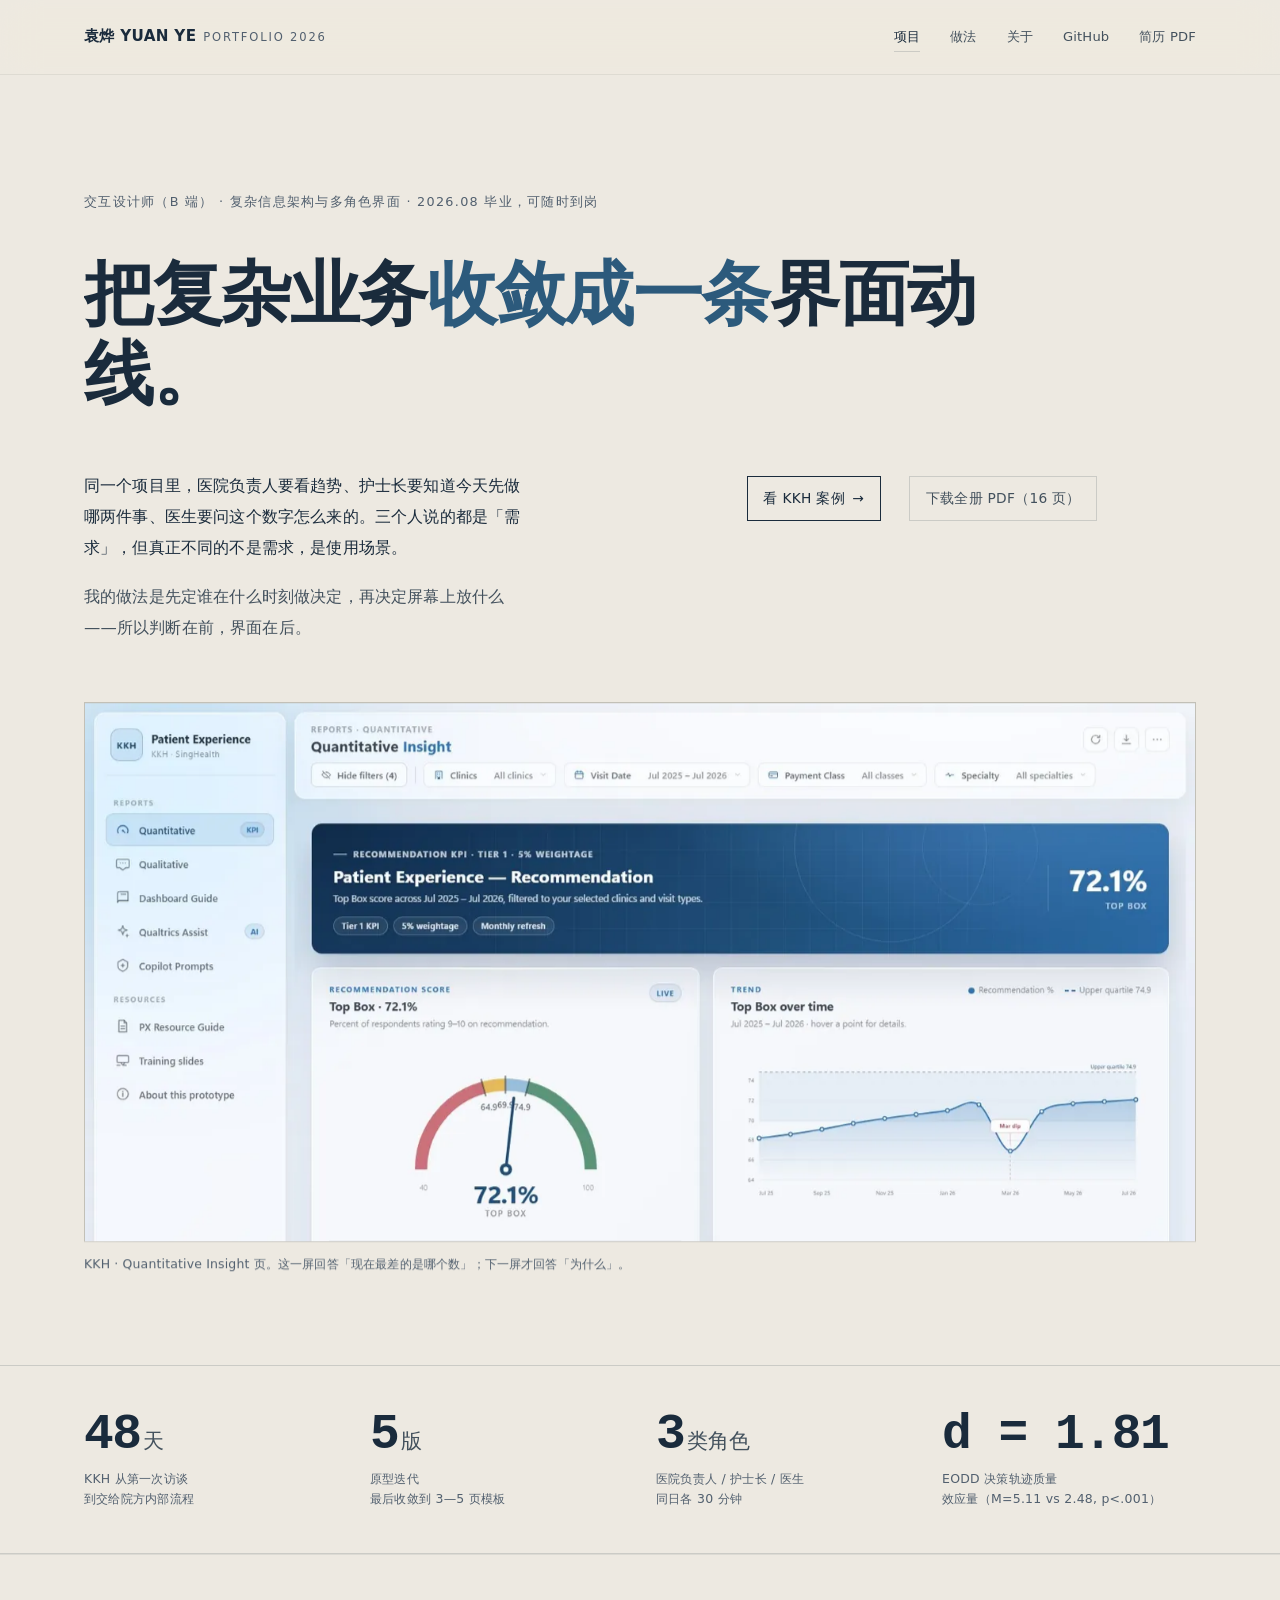
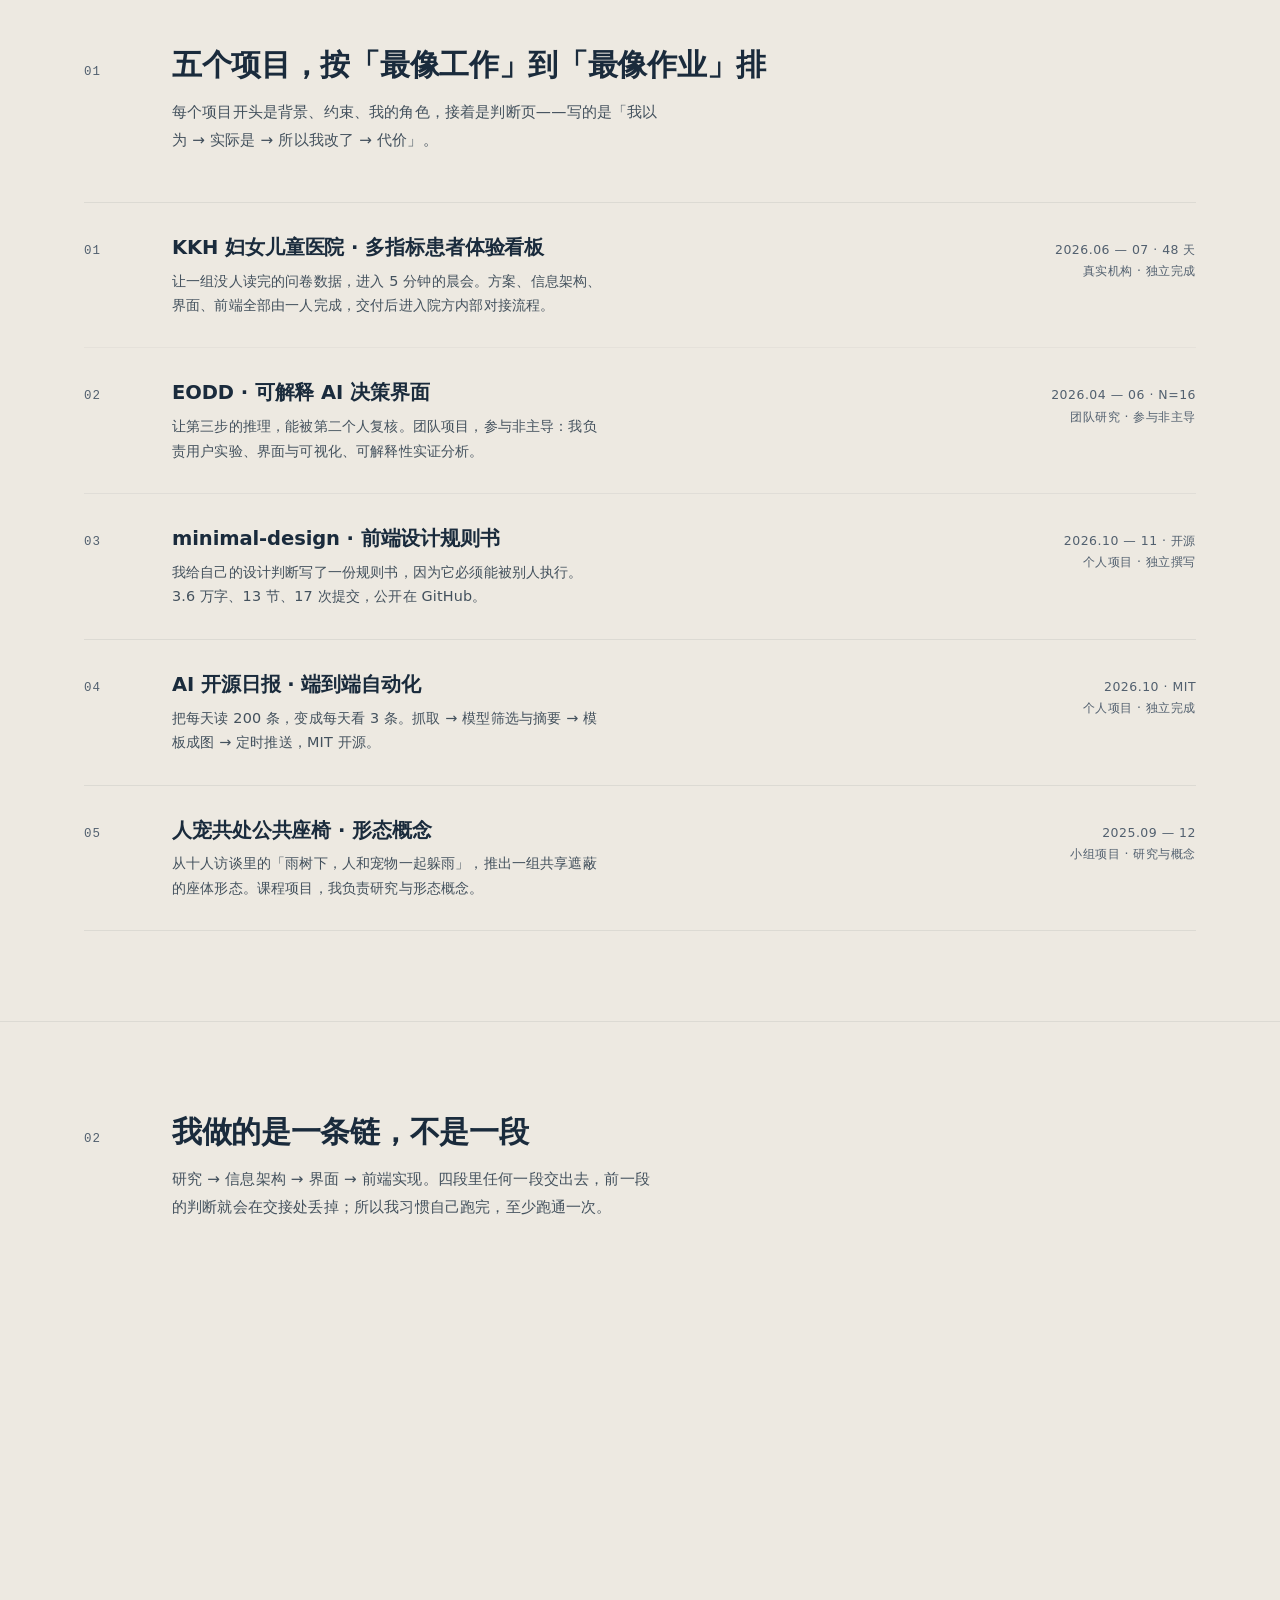
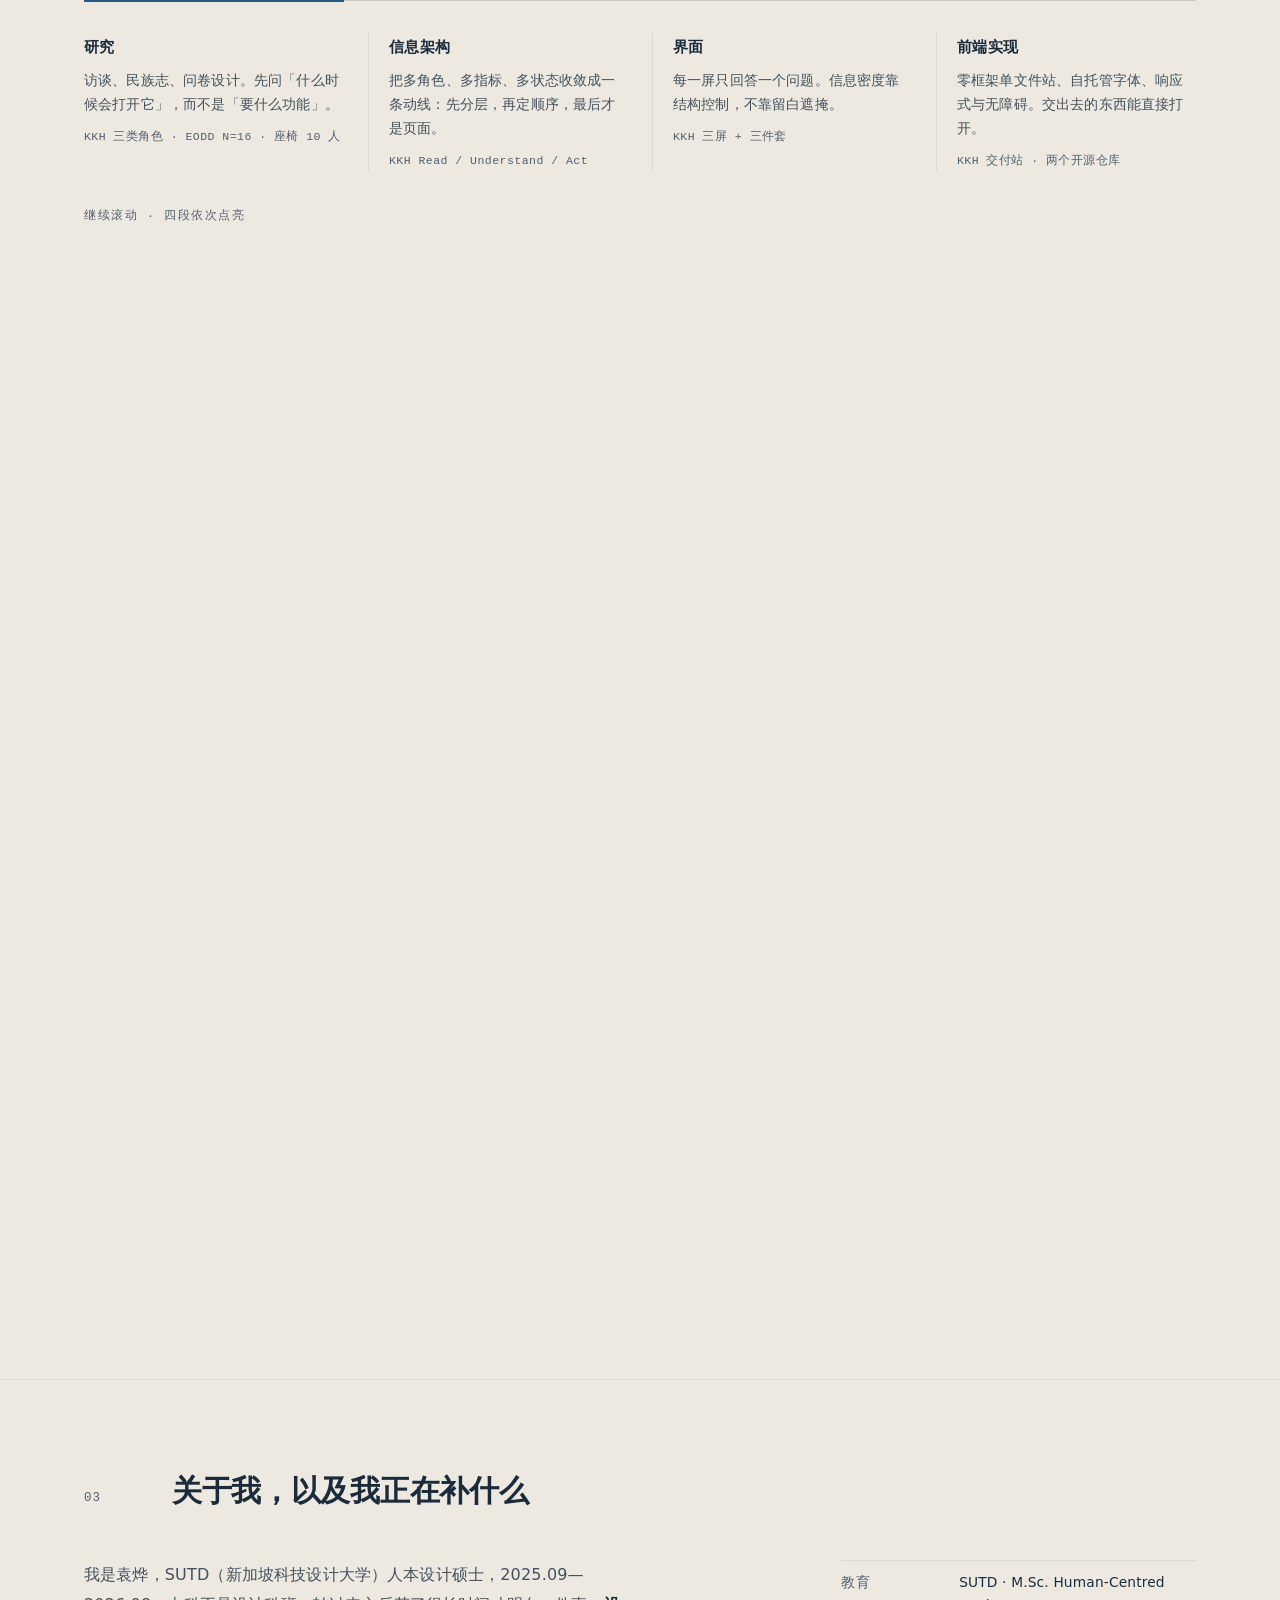
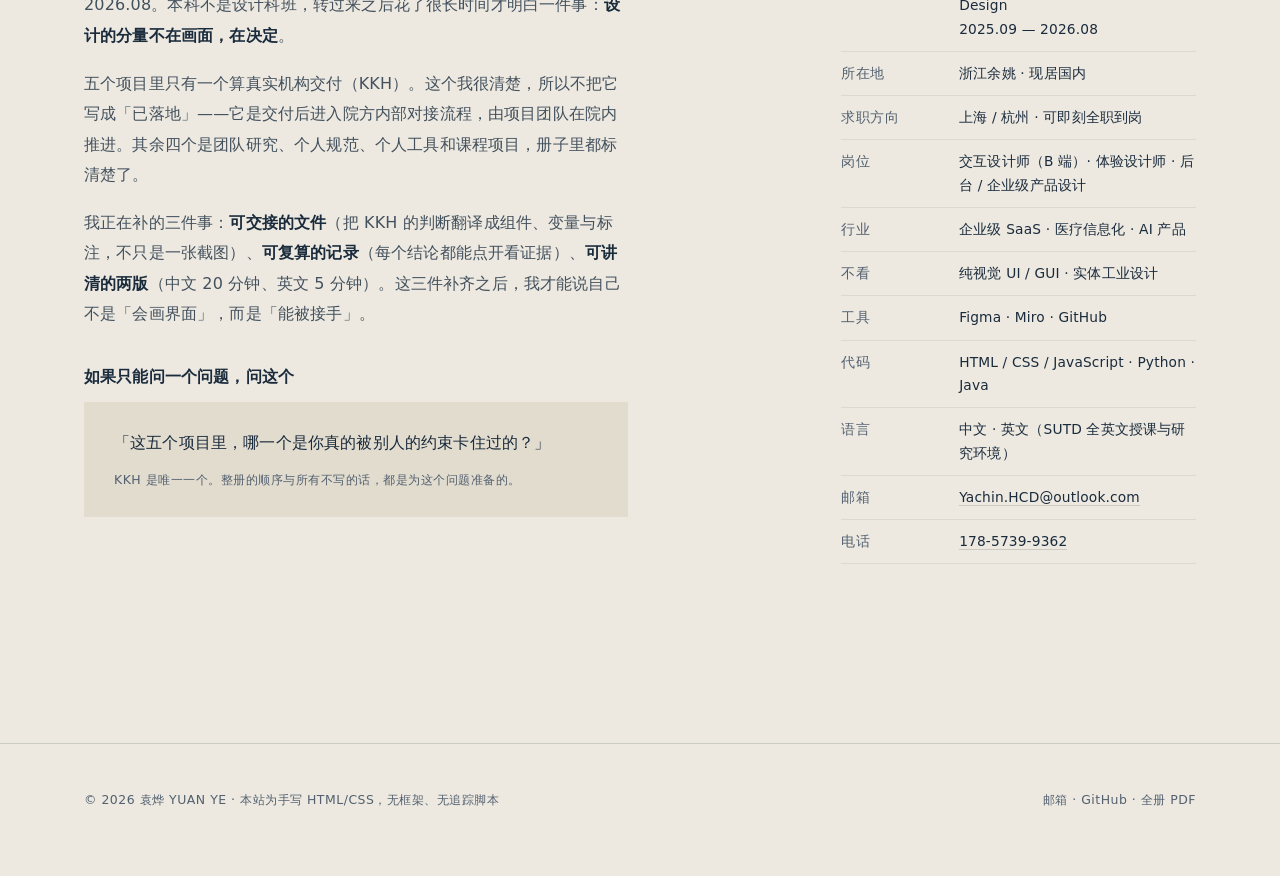
==== index.html @ 4b4e1b3f "底色改为暖纸 #EDE9E1，文字四档重算对比度，图框加浅投影" ====
<!DOCTYPE html>
<html lang="zh-CN">
<head>
<meta charset="UTF-8">
<meta name="viewport" content="width=device-width, initial-scale=1">
<title>袁烨 · 交互设计师（B 端）· 作品集 2026</title>
<meta name="description" content="袁烨，SUTD 人本设计硕士。交互设计师（B 端）：复杂信息架构与多角色界面，从研究到前端实现独立跑通。">
<meta name="author" content="袁烨 YUAN YE">
<meta name="theme-color" content="#EDE9E1">
<meta property="og:type" content="website">
<meta property="og:title" content="袁烨 · 交互设计师（B 端）· 作品集 2026">
<meta property="og:description" content="把复杂业务收敛成一条界面动线。KKH 妇女儿童医院多指标看板、EODD 可解释 AI 决策界面、minimal-design 设计规则书。">
<meta property="og:image" content="https://ymataz.github.io/portfolio-2026/assets/img/px-dashboard.webp">
<meta property="og:url" content="https://ymataz.github.io/portfolio-2026/">
<meta property="og:site_name" content="袁烨 · 作品集 2026">
<meta name="twitter:card" content="summary_large_image">
<link rel="canonical" href="https://ymataz.github.io/portfolio-2026/">
<link rel="icon" href="data:image/svg+xml,%3Csvg xmlns=%27http://www.w3.org/2000/svg%27 viewBox=%270 0 32 32%27%3E%3Crect width=%2732%27 height=%2732%27 fill=%27%23fff%27/%3E%3Cpath d=%27M7 8h3.2l5.8 9.2L21.8 8H25l-7.2 11.3V24h-3.4v-4.7z%27 fill=%27%231A2B3C%27/%3E%3Crect x=%2723%27 y=%2722%27 width=%272%27 height=%272%27 fill=%27%232C5A7C%27/%3E%3C/svg%3E">
<link rel="stylesheet" href="assets/css/style.css">
<link rel="stylesheet" href="assets/css/motion.css">
</head>
<body>

<div class="readbar" aria-hidden="true"></div>

<header class="site-head">
  <div class="wrap">
    <a class="mark" href="index.html">袁烨 YUAN YE<span>Portfolio 2026</span></a>
    <nav class="site-nav" aria-label="主导航">
      <a href="index.html#work" aria-current="page">项目</a>
      <a href="index.html#how">做法</a>
      <a href="index.html#about">关于</a>
      <a href="https://github.com/YMaTaZ" target="_blank" rel="noopener">GitHub</a>
      <a href="assets/yuan-ye-resume-zh.pdf" target="_blank" rel="noopener">简历 PDF</a>
    </nav>
  </div>
</header>

<main>

  <!-- ============ HERO ============ -->
  <section class="hero">
    <div class="wrap">
      <p class="hero-meta">交互设计师（B 端） · 复杂信息架构与多角色界面 · 2026.08 毕业，可随时到岗</p>
      <h1 class="display">把复杂业务<em>收敛成一条</em>界面动线。</h1>

      <div class="hero-body">
        <div class="hero-copy">
          <p>同一个项目里，医院负责人要看趋势、护士长要知道今天先做哪两件事、医生要问这个数字怎么来的。三个人说的都是「需求」，但真正不同的不是需求，是使用场景。</p>
          <p>我的做法是先定谁在什么时刻做决定，再决定屏幕上放什么——所以判断在前，界面在后。</p>
        </div>
        <div class="hero-actions">
          <a class="btn" href="work/kkh.html">看 KKH 案例 <span class="ar">→</span></a>
          <a class="btn ghost" href="assets/portfolio-2026.pdf" target="_blank" rel="noopener">下载全册 PDF（16 页）</a>
        </div>
      </div>
    </div>

    <!-- 首屏大图：进入视口时从 0.94 抬到 1，同时以 0.06 的视差上移 -->
    <div class="wrap">
      <figure class="hero-fig" data-parallax="0.05">
        <div class="hero-fig-frame" data-reveal="scale">
          <img src="assets/img/px-dashboard.webp" width="1400" height="1458"
               alt="KKH 患者体验看板：定量指标页，含推荐度仪表盘、十二周趋势与指标阈值图例。"
               fetchpriority="high" decoding="async">
        </div>
        <figcaption>KKH · Quantitative Insight 页。这一屏回答「现在最差的是哪个数」；下一屏才回答「为什么」。</figcaption>
      </figure>
    </div>
  </section>

  <!-- ============ 规格条 ============ -->
  <section class="specs" aria-label="关键数字">
    <div class="wrap">
      <div class="specs-inner">
        <div class="stat" data-reveal="up">
          <span class="n"><span data-count="48">48</span><span class="u">天</span></span>
          <span class="l">KKH 从第一次访谈<br>到交给院方内部流程</span>
        </div>
        <div class="stat" data-reveal="up">
          <span class="n"><span data-count="5">5</span><span class="u">版</span></span>
          <span class="l">原型迭代<br>最后收敛到 3—5 页模板</span>
        </div>
        <div class="stat" data-reveal="up">
          <span class="n"><span data-count="3">3</span><span class="u">类角色</span></span>
          <span class="l">医院负责人 / 护士长 / 医生<br>同日各 30 分钟</span>
        </div>
        <div class="stat" data-reveal="up">
          <span class="n">d = <span data-count="1.81" data-dec="2">1.81</span></span>
          <span class="l">EODD 决策轨迹质量<br>效应量（M=5.11 vs 2.48, p&lt;.001）</span>
        </div>
      </div>
    </div>
  </section>

  <!-- ============ 项目 ============ -->
  <section class="sec" id="work">
    <div class="wrap">
      <div class="sec-head" data-reveal="up">
        <div class="sec-num">01</div>
        <div>
          <h2>五个项目，按「最像工作」到「最像作业」排</h2>
          <p class="sec-sub">每个项目开头是背景、约束、我的角色，接着是判断页——写的是「我以为 → 实际是 → 所以我改了 → 代价」。</p>
        </div>
      </div>

      <ul class="work-list">
        <li data-reveal="up">
          <a href="work/kkh.html">
            <span class="w-num">01</span>
            <span>
              <span class="w-name">KKH 妇女儿童医院 · 多指标患者体验看板</span>
              <span class="w-line">让一组没人读完的问卷数据，进入 5 分钟的晨会。方案、信息架构、界面、前端全部由一人完成，交付后进入院方内部对接流程。</span>
            </span>
            <span class="w-meta">2026.06 — 07 · 48 天<br>真实机构 · 独立完成</span>
          </a>
        </li>
        <li data-reveal="up">
          <a href="work/eodd.html">
            <span class="w-num">02</span>
            <span>
              <span class="w-name">EODD · 可解释 AI 决策界面</span>
              <span class="w-line">让第三步的推理，能被第二个人复核。团队项目，参与非主导：我负责用户实验、界面与可视化、可解释性实证分析。</span>
            </span>
            <span class="w-meta">2026.04 — 06 · N=16<br>团队研究 · 参与非主导</span>
          </a>
        </li>
        <li data-reveal="up">
          <a href="work/minimal-design.html">
            <span class="w-num">03</span>
            <span>
              <span class="w-name">minimal-design · 前端设计规则书</span>
              <span class="w-line">我给自己的设计判断写了一份规则书，因为它必须能被别人执行。3.6 万字、13 节、17 次提交，公开在 GitHub。</span>
            </span>
            <span class="w-meta">2026.10 — 11 · 开源<br>个人项目 · 独立撰写</span>
          </a>
        </li>
        <li data-reveal="up">
          <a href="work/digest.html">
            <span class="w-num">04</span>
            <span>
              <span class="w-name">AI 开源日报 · 端到端自动化</span>
              <span class="w-line">把每天读 200 条，变成每天看 3 条。抓取 → 模型筛选与摘要 → 模板成图 → 定时推送，MIT 开源。</span>
            </span>
            <span class="w-meta">2026.10 · MIT<br>个人项目 · 独立完成</span>
          </a>
        </li>
        <li data-reveal="up">
          <a href="work/chair.html">
            <span class="w-num">05</span>
            <span>
              <span class="w-name">人宠共处公共座椅 · 形态概念</span>
              <span class="w-line">从十人访谈里的「雨树下，人和宠物一起躲雨」，推出一组共享遮蔽的座体形态。课程项目，我负责研究与形态概念。</span>
            </span>
            <span class="w-meta">2025.09 — 12<br>小组项目 · 研究与概念</span>
          </a>
        </li>
      </ul>
    </div>
  </section>

  <!-- ============ 做法（钉住一屏，滚动点亮四段） ============ -->
  <section class="sec" id="how" style="padding-bottom:0;">
    <div class="wrap">
      <div class="sec-head" data-reveal="up">
        <div class="sec-num">02</div>
        <div>
          <h2>我做的是<strong>一条链</strong>，不是一段</h2>
          <p class="sec-sub">研究 → 信息架构 → 界面 → 前端实现。四段里任何一段交出去，前一段的判断就会在交接处丢掉；所以我习惯自己跑完，至少跑通一次。</p>
        </div>
      </div>
    </div>
  </section>

  <div class="pin">
    <div class="pin-stage">
      <div class="wrap">
        <div class="chain">
          <div>
            <h3>研究</h3>
            <p>访谈、民族志、问卷设计。先问「什么时候会打开它」，而不是「要什么功能」。</p>
            <span class="ev">KKH 三类角色 · EODD N=16 · 座椅 10 人</span>
          </div>
          <div>
            <h3>信息架构</h3>
            <p>把多角色、多指标、多状态收敛成一条动线：先分层，再定顺序，最后才是页面。</p>
            <span class="ev">KKH Read / Understand / Act</span>
          </div>
          <div>
            <h3>界面</h3>
            <p>每一屏只回答一个问题。信息密度靠结构控制，不靠留白遮掩。</p>
            <span class="ev">KKH 三屏 + 三件套</span>
          </div>
          <div>
            <h3>前端实现</h3>
            <p>零框架单文件站、自托管字体、响应式与无障碍。交出去的东西能直接打开。</p>
            <span class="ev">KKH 交付站 · 两个开源仓库</span>
          </div>
        </div>
        <p class="pin-hint">继续滚动 · 四段依次点亮</p>
      </div>
    </div>
  </div>

  <!-- ============ 关于 ============ -->
  <section class="sec" id="about">
    <div class="wrap">
      <div class="sec-head" data-reveal="up">
        <div class="sec-num">03</div>
        <div>
          <h2>关于我，以及我正在补什么</h2>
        </div>
      </div>

      <div class="about">
        <div class="about-main">
          <div class="prose" data-reveal="up">
            <p>我是袁烨，SUTD（新加坡科技设计大学）人本设计硕士，2025.09—2026.08。本科不是设计科班，转过来之后花了很长时间才明白一件事：<strong>设计的分量不在画面，在决定</strong>。</p>
            <p>五个项目里只有一个算真实机构交付（KKH）。这个我很清楚，所以不把它写成「已落地」——它是交付后进入院方内部对接流程，由项目团队在院内推进。其余四个是团队研究、个人规范、个人工具和课程项目，册子里都标清楚了。</p>
            <p>我正在补的三件事：<strong>可交接的文件</strong>（把 KKH 的判断翻译成组件、变量与标注，不只是一张截图）、<strong>可复算的记录</strong>（每个结论都能点开看证据）、<strong>可讲清的两版</strong>（中文 20 分钟、英文 5 分钟）。这三件补齐之后，我才能说自己不是「会画界面」，而是「能被接手」。</p>
          </div>

          <h3 style="font-size:1rem;font-weight:600;margin:2em 0 .7em;">如果只能问一个问题，问这个</h3>
          <div class="quote" style="margin-top:0;" data-reveal="up">
            「这五个项目里，哪一个是你真的被别人的约束卡住过的？」
            <cite>KKH 是唯一一个。整册的顺序与所有不写的话，都是为这个问题准备的。</cite>
          </div>
        </div>

        <aside class="about-side" data-reveal="up">
          <div class="kv">
            <div class="row"><div class="k">教育</div><div class="v">SUTD · M.Sc. Human-Centred Design<br>2025.09 — 2026.08</div></div>
            <div class="row"><div class="k">所在地</div><div class="v">浙江余姚 · 现居国内</div></div>
            <div class="row"><div class="k">求职方向</div><div class="v">上海 / 杭州 · 可即刻全职到岗</div></div>
            <div class="row"><div class="k">岗位</div><div class="v">交互设计师（B 端）· 体验设计师 · 后台 / 企业级产品设计</div></div>
            <div class="row"><div class="k">行业</div><div class="v">企业级 SaaS · 医疗信息化 · AI 产品</div></div>
            <div class="row"><div class="k">不看</div><div class="v">纯视觉 UI / GUI · 实体工业设计</div></div>
            <div class="row"><div class="k">工具</div><div class="v">Figma · Miro · GitHub</div></div>
            <div class="row"><div class="k">代码</div><div class="v">HTML / CSS / JavaScript · Python · Java</div></div>
            <div class="row"><div class="k">语言</div><div class="v">中文 · 英文（SUTD 全英文授课与研究环境）</div></div>
            <div class="row"><div class="k">邮箱</div><div class="v"><a href="mailto:Yachin.HCD@outlook.com">Yachin.HCD@outlook.com</a></div></div>
            <div class="row"><div class="k">电话</div><div class="v"><a href="tel:+8617857399362">178-5739-9362</a></div></div>
          </div>
        </aside>
      </div>
    </div>
  </section>

</main>

<footer class="site-foot">
  <div class="wrap">
    <span>© 2026 袁烨 YUAN YE · 本站为手写 HTML/CSS，无框架、无追踪脚本</span>
    <span>
      <a href="mailto:Yachin.HCD@outlook.com">邮箱</a> ·
      <a href="https://github.com/YMaTaZ" target="_blank" rel="noopener">GitHub</a> ·
      <a href="assets/portfolio-2026.pdf" target="_blank" rel="noopener">全册 PDF</a>
    </span>
  </div>
</footer>

<script src="assets/js/motion.js" defer></script>
</body>
</html>
---- assets/css/style.css ----
/* ==============================================================
   袁烨 · 作品集 2026
   本站按 frontend-assets/skill/RULES.md（minimal-design v0.3.0）自建：
     · 每屏 ≤5 色、主色唯一、accent 面积 ≤8%
     · 正文对比 ≥4.5:1（实测：ink 11.9:1，soft 6.7:1，faint 5.3:1，accent 6.1:1）
     · 中文行宽 32–36em、拉丁 65–75ch
     · 标题上方不加 eyebrow（标签走左轨或行内）
     · 等分只用一种：12 栏
     · 每页仅一个焦点动效（首页 = 主张句淡入；案例页 = 无）
   字重：400 / 600。偏离规则书的 400/500 是有原因的——
     Windows 的微软雅黑没有 500 字面，500 会回落到 Regular，
     标题与正文将失去层级；600 在两端都能落到真实 Bold。
   ============================================================== */

:root{
  /* 底色：暖纸，不是白屏。
     用户反馈「太白太亮」，整站从 #FFFFFF 压到浅砂。
     文字同时加深，保住对比度（见下方实测）。 */
  --paper:#EDE9E1;
  --tint:#E2DCCF;
  --ink:#1A2B3C;
  --soft:#43515D;
  --faint:#52606F;
  --accent:#2C5A7C;
  --line:rgba(26,43,60,.16);
  --line2:rgba(26,43,60,.08);

  --col:12;
  --gap:24px;
  --page:1240px;
  --gutter:clamp(20px,5vw,64px);

  --font:"PingFang SC","Hiragino Sans GB","Microsoft YaHei",system-ui,-apple-system,"Segoe UI",sans-serif;
  --mono:"SF Mono","JetBrains Mono",ui-monospace,Menlo,Consolas,monospace;
}

*,*::before,*::after{box-sizing:border-box;}
html{-webkit-text-size-adjust:100%;scroll-behavior:smooth;}
body{
  margin:0;
  background:var(--paper);
  color:var(--ink);
  font-family:var(--font);
  font-size:16px;
  line-height:1.85;
  font-weight:400;
  letter-spacing:.01em;
  -webkit-font-smoothing:antialiased;
  text-rendering:optimizeLegibility;
}
img{max-width:100%;height:auto;display:block;}
a{color:inherit;text-decoration:none;}
a:focus-visible,button:focus-visible{outline:2px solid var(--accent);outline-offset:3px;}
::selection{background:rgba(44,90,124,.14);}

/* ---------- 版心 ---------- */
.wrap{
  width:100%;
  max-width:var(--page);
  margin:0 auto;
  padding:0 var(--gutter);
}
.grid{
  display:grid;
  grid-template-columns:repeat(var(--col),minmax(0,1fr));
  gap:var(--gap);
}

/* ---------- 顶栏 ---------- */
.site-head{
  border-bottom:1px solid var(--line2);
}
.site-head .wrap{
  display:flex;
  align-items:baseline;
  justify-content:space-between;
  gap:24px;
  padding-top:22px;
  padding-bottom:22px;
}
.mark{
  font-size:.95rem;
  font-weight:600;
  letter-spacing:.02em;
  white-space:nowrap;
}
.mark span{
  color:var(--faint);
  font-weight:400;
  font-size:.72rem;
  letter-spacing:.16em;
  margin-left:.6em;
  text-transform:uppercase;
}
.site-nav{
  display:flex;
  gap:clamp(14px,2.4vw,30px);
  font-size:.82rem;
  color:var(--soft);
  flex-wrap:wrap;
}
.site-nav a{
  padding-bottom:2px;
  border-bottom:1px solid transparent;
  transition:color .2s ease,border-color .2s ease;
}
.site-nav a:hover{color:var(--accent);border-bottom-color:var(--accent);}
.site-nav a[aria-current="page"]{color:var(--ink);border-bottom-color:var(--line);}

/* ---------- 首页 hero ---------- */
.hero{
  padding:clamp(56px,9vw,120px) 0 clamp(40px,5vw,72px);
}
.hero-meta{
  margin:0 0 clamp(24px,4vw,40px);
  font-size:.8rem;
  letter-spacing:.1em;
  color:var(--faint);
}
.display{
  margin:0;
  font-size:clamp(2.1rem,6.2vw,4.4rem);
  line-height:1.14;
  font-weight:600;
  letter-spacing:-.02em;
  max-width:20ch;
}
.display em{
  font-style:normal;
  color:var(--accent);
}
.hero-body{
  margin-top:clamp(32px,5vw,56px);
  display:grid;
  grid-template-columns:repeat(12,minmax(0,1fr));
  gap:var(--gap);
}
.hero-copy{grid-column:1 / span 5;}
.hero-copy p{
  margin:0 0 1.1em;
  font-size:1.02rem;
  line-height:1.9;
  color:var(--soft);
  max-width:34em;
}
.hero-body p:first-child{color:var(--ink);}
.hero-actions{
  grid-column:8 / span 5;
  display:flex;
  flex-wrap:wrap;
  gap:12px 28px;
  align-content:start;
  padding-top:.35em;
}
.btn{
  display:inline-flex;
  align-items:center;
  gap:.55em;
  font-size:.86rem;
  letter-spacing:.02em;
  padding:.62em 1.15em;
  border:1px solid var(--ink);
  color:var(--ink);
  transition:background .2s ease,color .2s ease,border-color .2s ease;
}
.btn:hover{background:var(--ink);color:var(--paper);}
.btn.ghost{border-color:var(--line);color:var(--soft);}
.btn.ghost:hover{border-color:var(--ink);background:transparent;color:var(--ink);}

/* 唯一的焦点动效：主张句淡入＋上移 8px，520ms */
@media (prefers-reduced-motion:no-preference){
  .reveal{opacity:0;transform:translateY(8px);animation:rise .52s cubic-bezier(.2,.6,.3,1) .06s forwards;}
  @keyframes rise{to{opacity:1;transform:none;}}
}

/* 首屏大图 */
.hero-fig{
  margin:clamp(36px,5.4vw,68px) 0 0;
}
.hero-fig-frame{
  overflow:hidden;
  border:1px solid var(--line);
  background:var(--tint);
  box-shadow:0 1px 2px rgba(26,43,60,.05),0 14px 34px -26px rgba(26,43,60,.45);
}
.hero-fig img{
  width:100%;
  height:clamp(240px,42vw,560px);
  object-fit:cover;
  object-position:top center;
}
.hero-fig figcaption{
  margin-top:.9em;
  font-size:.78rem;
  line-height:1.7;
  color:var(--faint);
  max-width:52em;
}

/* ---------- 章节头：编号走左轨，不在标题上方加 eyebrow ---------- */
.sec{
  padding:clamp(48px,7vw,96px) 0;
  border-top:1px solid var(--line2);
}
.sec-head{
  display:grid;
  grid-template-columns:64px minmax(0,1fr);
  gap:0 var(--gap);
  align-items:baseline;
  margin-bottom:clamp(28px,4vw,48px);
}
.sec-num{
  font-family:var(--mono);
  font-size:.78rem;
  letter-spacing:.08em;
  color:var(--faint);
  padding-top:.5em;
}
.sec h2{
  margin:0;
  font-size:clamp(1.32rem,2.6vw,1.9rem);
  line-height:1.4;
  font-weight:600;
  letter-spacing:-.01em;
  max-width:26em;
}
.sec-sub{
  margin:.7em 0 0;
  font-size:.95rem;
  color:var(--soft);
  max-width:32em;
}

/* ---------- 作品列表 ---------- */
.work-list{
  list-style:none;
  margin:0;
  padding:0;
}
.work-list li{border-top:1px solid var(--line2);}
.work-list li:last-child{border-bottom:1px solid var(--line2);}
.work-list a{
  display:grid;
  grid-template-columns:64px minmax(0,7.2fr) minmax(0,4.8fr);
  gap:0 var(--gap);
  padding:clamp(20px,2.6vw,30px) 0;
  align-items:baseline;
  transition:opacity .2s ease;
}
.w-num{
  font-family:var(--mono);
  font-size:.78rem;
  color:var(--faint);
  letter-spacing:.08em;
}
.w-name{
  font-size:clamp(1.02rem,1.7vw,1.22rem);
  font-weight:600;
  letter-spacing:-.005em;
  line-height:1.5;
  display:block;
}
.w-line{
  display:block;
  margin-top:.45em;
  font-size:.9rem;
  color:var(--soft);
  line-height:1.7;
  max-width:30em;
}
.w-meta{
  display:block;
  font-size:.78rem;
  color:var(--faint);
  letter-spacing:.04em;
  line-height:1.7;
  text-align:right;
  white-space:nowrap;
}
.w-arrow{
  display:none;
}
.work-list a:hover .w-name{color:var(--accent);}

/* ---------- 能力链 ---------- */
.chain{
  display:grid;
  grid-template-columns:repeat(4,minmax(0,1fr));
  gap:var(--gap);
  border-top:1px solid var(--line);
  padding-top:clamp(20px,3vw,32px);
  counter-reset:c;
}
.chain > div{
  border-left:1px solid var(--line2);
  padding-left:clamp(12px,1.6vw,20px);
}
.chain > div:first-child{border-left:0;padding-left:0;}
.chain h3{
  margin:0 0 .5em;
  font-size:.95rem;
  font-weight:600;
  letter-spacing:.02em;
}
.chain p{
  margin:0;
  font-size:.85rem;
  line-height:1.75;
  color:var(--soft);
}
.chain .ev{
  display:block;
  margin-top:.8em;
  font-family:var(--mono);
  font-size:.72rem;
  color:var(--faint);
  letter-spacing:.04em;
}

/* ---------- 关于 ---------- */
.about{
  display:grid;
  grid-template-columns:repeat(12,minmax(0,1fr));
  gap:var(--gap);
}
.about-main{grid-column:1 / span 7;}
.about-side{grid-column:9 / span 4;}
.prose{
  font-size:1rem;
  line-height:1.9;
  color:var(--soft);
  max-width:34em;
}
.prose strong{color:var(--ink);font-weight:600;}
.prose p{margin:0 0 1.1em;}

/* 键值行 */
.kv{
  border-top:1px solid var(--line2);
}
.kv .row{
  display:grid;
  grid-template-columns:7.4em minmax(0,1fr);
  gap:16px;
  padding:.72em 0;
  border-bottom:1px solid var(--line2);
  font-size:.86rem;
  line-height:1.7;
}
.kv .k{color:var(--faint);letter-spacing:.04em;}
.kv .v{color:var(--ink);}
.kv .v a{border-bottom:1px solid var(--line);}
.kv .v a:hover{color:var(--accent);border-bottom-color:var(--accent);}

/* ---------- 页脚 ---------- */
.site-foot{
  border-top:1px solid var(--line);
  margin-top:clamp(48px,7vw,96px);
  padding:clamp(28px,4vw,44px) 0 clamp(40px,6vw,64px);
}
.site-foot .wrap{
  display:flex;
  flex-wrap:wrap;
  justify-content:space-between;
  gap:16px 32px;
  font-size:.78rem;
  color:var(--faint);
  letter-spacing:.04em;
}
.site-foot a:hover{color:var(--accent);}

/* ==============================================================
   案例页
   ============================================================== */
.case-head{
  padding:clamp(40px,6vw,80px) 0 clamp(28px,4vw,44px);
}
.breadcrumb{
  font-size:.76rem;
  letter-spacing:.08em;
  color:var(--faint);
  margin-bottom:clamp(20px,3vw,32px);
}
.breadcrumb a:hover{color:var(--accent);}
.case-title{
  margin:0;
  font-size:clamp(1.9rem,4.6vw,3.1rem);
  line-height:1.18;
  font-weight:600;
  letter-spacing:-.02em;
  max-width:24ch;
}
.case-claim{
  margin:clamp(18px,2.4vw,26px) 0 0;
  font-size:clamp(1.06rem,2vw,1.34rem);
  line-height:1.65;
  color:var(--accent);
  max-width:30em;
  font-weight:400;
}
.case-meta{
  margin-top:clamp(32px,4.6vw,52px);
  border-top:1px solid var(--line);
  display:grid;
  grid-template-columns:repeat(4,minmax(0,1fr));
  gap:0 var(--gap);
  padding-top:16px;
}
.case-meta div{
  padding-top:8px;
}
.case-meta dt{
  font-size:.72rem;
  letter-spacing:.1em;
  color:var(--faint);
  margin-bottom:.4em;
}
.case-meta dd{
  margin:0;
  font-size:.88rem;
  line-height:1.6;
}

/* 案例正文分节 */
.case-sec{
  padding:clamp(40px,6vw,76px) 0;
  border-top:1px solid var(--line2);
}
.case-sec > .grid{
  align-items:start;
}
.rail{
  grid-column:1 / span 2;
  font-family:var(--mono);
  font-size:.74rem;
  letter-spacing:.08em;
  color:var(--faint);
  line-height:2.1;
  padding-top:.35em;
}
.rail .n{display:block;color:var(--soft);margin-bottom:.2em;}
.col-main{grid-column:3 / span 6;}
.col-wide{grid-column:1 / span 12;}
.col-side{grid-column:9 / span 4;}

.case-sec h2{
  margin:0 0 .7em;
  font-size:clamp(1.24rem,2.4vw,1.72rem);
  line-height:1.4;
  font-weight:600;
  letter-spacing:-.01em;
}
.case-sec h3{
  margin:1.9em 0 .5em;
  font-size:1rem;
  font-weight:600;
  letter-spacing:.01em;
}
.case-sec p{
  margin:0 0 1.05em;
  font-size:.99rem;
  line-height:1.9;
  color:var(--soft);
  max-width:34em;
}
.case-sec p strong{color:var(--ink);font-weight:600;}
.case-sec ul{margin:0 0 1.1em;padding-left:1.1em;max-width:34em;}
.case-sec li{
  margin-bottom:.6em;
  font-size:.96rem;
  line-height:1.85;
  color:var(--soft);
}
.case-sec li strong{color:var(--ink);font-weight:600;}
.quote{
  margin:clamp(24px,3.4vw,40px) 0;
  padding:clamp(18px,2.4vw,26px) clamp(20px,2.6vw,30px);
  background:var(--tint);
  font-size:1rem;
  line-height:1.85;
  color:var(--ink);
  max-width:34em;
}
.quote cite{
  display:block;
  margin-top:.8em;
  font-style:normal;
  font-size:.78rem;
  letter-spacing:.04em;
  color:var(--faint);
}

/* 判断卡：我以为 / 实际是 / 所以我改了 / 代价 */
.dec{
  border-top:1px solid var(--line);
  margin:0 0 1.6em;
  max-width:36em;
}
.dec .row{
  display:grid;
  grid-template-columns:6.4em minmax(0,1fr);
  gap:16px;
  padding:.78em 0;
  border-bottom:1px solid var(--line2);
  font-size:.92rem;
  line-height:1.8;
}
.dec .k{color:var(--faint);font-size:.8rem;letter-spacing:.06em;padding-top:.15em;}
.dec .v{color:var(--soft);}
.dec .v b{color:var(--ink);font-weight:600;}
.dec .row.turn .v{color:var(--ink);font-weight:600;}

/* 图 */
.fig{margin:clamp(24px,3.4vw,40px) 0;max-width:100%;}
.fig img{
  width:100%;
  border:1px solid var(--line);
  background:var(--tint);
  box-shadow:0 1px 2px rgba(26,43,60,.04),0 12px 30px -24px rgba(26,43,60,.42);
}
.fig figcaption{
  margin-top:.8em;
  font-size:.78rem;
  line-height:1.7;
  color:var(--faint);
  max-width:48em;
}
.fig-grid{
  display:grid;
  gap:14px;
  grid-template-columns:repeat(4,minmax(0,1fr));
  margin:clamp(20px,3vw,32px) 0;
}
.fig-grid img{border:1px solid var(--line2);}
.fig-grid .cap{
  grid-column:1 / -1;
  font-size:.78rem;
  color:var(--faint);
  line-height:1.7;
}
.fig-grid .cap-cell{
  border:1px solid var(--line2);
  background:var(--tint);
  padding:12px 14px;
  font-size:.76rem;
  line-height:1.75;
  color:var(--soft);
}
.fig-grid .cap-cell .k{
  display:block;
  font-size:.68rem;
  letter-spacing:.1em;
  color:var(--faint);
  margin-bottom:.5em;
}

/* 三屏 */
.screens{
  display:grid;
  grid-template-columns:repeat(3,minmax(0,1fr));
  gap:var(--gap);
  margin:clamp(24px,3.4vw,40px) 0;
}
.screens figure{margin:0;}
.screens img{
  border:1px solid var(--line);
  box-shadow:0 1px 2px rgba(26,43,60,.04),0 12px 28px -22px rgba(26,43,60,.42);
  aspect-ratio:4/3;
  object-fit:cover;
  object-position:top center;
  background:var(--tint);
}
.screens figcaption{
  margin-top:.7em;
  font-size:.82rem;
  line-height:1.65;
  color:var(--soft);
}
.screens .sn{
  display:block;
  font-weight:600;
  color:var(--ink);
  margin-bottom:.25em;
}

/* 数字块 */
.num-block{
  border-top:1px solid var(--line);
  padding-top:clamp(16px,2vw,24px);
  margin:clamp(20px,3vw,32px) 0;
}
.num-block .big{
  font-size:clamp(2.4rem,5vw,3.6rem);
  line-height:1.05;
  font-weight:600;
  letter-spacing:-.02em;
  color:var(--accent);
  font-family:var(--mono);
}
.num-block .sub{
  margin-top:.5em;
  font-size:.82rem;
  color:var(--soft);
  letter-spacing:.02em;
}

/* 数据表 */
table.t{
  width:100%;
  border-collapse:collapse;
  margin:clamp(20px,3vw,32px) 0;
  font-size:.88rem;
}
table.t th{
  text-align:left;
  font-weight:400;
  font-size:.74rem;
  letter-spacing:.08em;
  color:var(--faint);
  padding:0 12px .7em 0;
  border-bottom:1px solid var(--line);
}
table.t td{
  padding:.72em 12px .72em 0;
  border-bottom:1px solid var(--line2);
  vertical-align:top;
  line-height:1.7;
  color:var(--soft);
}
table.t td:first-child{color:var(--ink);font-weight:600;white-space:nowrap;}
table.t td.n{font-family:var(--mono);color:var(--ink);}

/* 下一步 */
.next{
  border-top:1px solid var(--line);
  margin-top:clamp(40px,6vw,80px);
  padding-top:clamp(20px,3vw,32px);
}
.next .lbl{font-size:.74rem;letter-spacing:.1em;color:var(--faint);}
.next a{
  display:flex;
  align-items:baseline;
  justify-content:space-between;
  gap:24px;
  margin-top:.6em;
  font-size:clamp(1.1rem,2.2vw,1.5rem);
  font-weight:600;
  letter-spacing:-.01em;
  transition:color .2s ease;
}
.next a:hover{color:var(--accent);}
.next a span{font-weight:400;font-size:.9rem;color:var(--faint);}

/* 页脚联系 */
.contact-band{
  margin-top:clamp(40px,6vw,72px);
  border-top:1px solid var(--line);
  padding-top:clamp(20px,3vw,28px);
  display:grid;
  grid-template-columns:repeat(4,minmax(0,1fr));
  gap:16px var(--gap);
  font-size:.84rem;
}
.contact-band div span{
  display:block;
  font-size:.72rem;
  letter-spacing:.1em;
  color:var(--faint);
  margin-bottom:.35em;
}
.contact-band a:hover{color:var(--accent);}

/* ==============================================================
   响应式
   ============================================================== */
@media (max-width:1000px){
  .hero-copy{grid-column:1 / span 7;}
  .hero-actions{grid-column:1 / span 12;padding-top:1.4em;}
  .about-main{grid-column:1 / span 12;}
  .about-side{grid-column:1 / span 12;margin-top:32px;}
  .rail{grid-column:1 / span 12;display:flex;gap:12px;padding-top:0;margin-bottom:.9em;}
  .rail .n{margin:0;}
  .col-main,.col-side{grid-column:1 / span 12;}
  .col-side{margin-top:28px;}
  .chain{grid-template-columns:repeat(2,minmax(0,1fr));gap:28px var(--gap);}
  .chain > div:nth-child(3){border-left:0;padding-left:0;}
  .case-meta{grid-template-columns:repeat(2,minmax(0,1fr));gap:20px var(--gap);}
  .screens{grid-template-columns:1fr;}
  .fig-grid{grid-template-columns:repeat(2,minmax(0,1fr));}
  .contact-band{grid-template-columns:repeat(2,minmax(0,1fr));}
}
@media (max-width:720px){
  body{font-size:15px;line-height:1.8;}
  .site-head .wrap{flex-wrap:wrap;gap:12px;padding-top:16px;padding-bottom:16px;}
  .site-nav{font-size:.78rem;gap:14px;}
  .hero{padding-top:44px;}
  .display{max-width:100%;}
  .hero-copy{grid-column:1 / span 12;}
  .work-list a{grid-template-columns:36px minmax(0,1fr);gap:0 12px;}
  .w-meta{grid-column:2;text-align:left;margin-top:.5em;white-space:normal;}
  .chain{grid-template-columns:1fr;gap:22px;}
  .chain > div{border-left:0;padding-left:0;border-top:1px solid var(--line2);padding-top:14px;}
  .chain > div:first-child{border-top:0;padding-top:0;}
  .sec-head{grid-template-columns:1fr;gap:0;}
  .sec-num{margin-bottom:.6em;padding-top:0;}
  .kv .row{grid-template-columns:1fr;gap:2px;}
  .dec .row{grid-template-columns:1fr;gap:2px;}
  .screens{grid-template-columns:1fr;}
  .fig-grid{grid-template-columns:repeat(2,minmax(0,1fr));gap:8px;}
  .case-meta{grid-template-columns:1fr 1fr;}
  .contact-band{grid-template-columns:1fr;}
  table.t{font-size:.84rem;}
  table.t td:first-child{white-space:normal;}
}


/* ==============================================================
   结构对照图（EODD 页用）：两套系统同样宽度、同样层级
   ============================================================== */
.dg{margin:clamp(20px,3vw,32px) 0;}
.dg .row{display:flex;align-items:stretch;margin-bottom:9px;}
.dg .bx{
  flex:1;
  border:1px solid rgba(44,90,124,.34);
  background:var(--tint);
  padding:12px 14px;
  min-width:0;
}
.dg .bx .t{display:block;font-size:.88rem;font-weight:600;margin-bottom:.34em;line-height:1.4;}
.dg .bx .d{display:block;font-size:.78rem;line-height:1.6;color:var(--soft);}
.dg .bx.dark{background:#2B3036;border-color:#2B3036;}
.dg .bx.dark .t{color:#F3F1EC;}
.dg .bx.dark .d{color:#A9ADB4;}
.dg .bx.hc{border-style:dashed;}
.dg .ar{
  flex:0 0 24px;
  display:flex;align-items:center;justify-content:center;
  color:var(--soft);font-size:.82rem;
}
.dg .lbl{
  font-size:.76rem;letter-spacing:.1em;color:var(--faint);
  margin-bottom:.6em;
}
.dg .say{
  font-size:.82rem;line-height:1.7;color:var(--soft);
  border-left:2px solid var(--line);
  padding-left:12px;margin:12px 0 26px;
}
.dg .say i{font-style:normal;color:var(--faint);}
.tracebar{
  border:1px solid rgba(44,90,124,.34);
  border-top:0;
  background:rgba(44,90,124,.07);
  font-size:.76rem;line-height:1.5;color:var(--accent);
  padding:7px 12px;text-align:center;
}
.fields{
  display:grid;grid-template-columns:1fr 1fr;gap:0 var(--gap);
  margin:clamp(20px,3vw,30px) 0;
}
.field{border-top:1px solid var(--line);padding-top:.8em;margin-bottom:1.4em;}
.field .tag{display:block;font-family:var(--mono);font-size:.72rem;color:var(--faint);letter-spacing:.08em;margin-bottom:.3em;}
.field .nm{display:block;font-size:.9rem;font-weight:600;margin-bottom:.3em;}
.field .ds{display:block;font-size:.82rem;line-height:1.65;color:var(--soft);}
@media (max-width:720px){
  .dg .row{flex-wrap:nowrap;}
  .dg .bx{padding:9px;}
  .dg .bx .d{display:none;}
  .fields{grid-template-columns:1fr;}
}

/* ---------- 案例页图带 ---------- */
.fig-band{margin-top:clamp(24px,4vw,44px);}
.fig-pair{
  display:grid;
  grid-template-columns:1fr 1fr;
  gap:var(--gap);
  margin-top:clamp(24px,4vw,44px);
}
.fig-pair figure{margin:0;}
.fig-pair img{border:1px solid var(--line2);}
.fig-pair figcaption{
  margin-top:.7em;font-size:.78rem;line-height:1.7;color:var(--faint);
}
.fig-band figure{margin:0;}
.fig-band img{width:100%;border:1px solid var(--line2);}
.fig-band figcaption{
  margin-top:.8em;font-size:.78rem;line-height:1.7;color:var(--faint);max-width:52em;
}
@media (max-width:720px){
  .fig-pair{grid-template-columns:1fr;}
}

/* ---------- 打印 ---------- */
@media print{
  .site-head,.site-nav,.next,.site-foot{display:none;}
  body{font-size:10.5pt;}
  .case-sec{padding:14pt 0;break-inside:avoid;}
  a{color:var(--ink);}
}
---- assets/css/motion.css ----
/* ==============================================================
   袁烨 · 作品集 2026 —— 动效层
   用户要求：仿 Apple 官网这类产品页的滚动动效。
   这一层显式覆盖规则书里「每页仅一个焦点动效」的自我约束，
   但节奏仍然按规则书来：一条出场曲线、三种位移幅度、不超过 1.2s。

   缓动：--e-out 取 cubic-bezier(.16,1,.3,1)，起步快、尾巴长（Apple 的出场手感）
   位移：26px（常规）/ 112% 行高（大字）——不做弹簧、不做回弹
   尊重 prefers-reduced-motion：整套动效归零，站点退化为静态
   ============================================================== */

:root{
  --e-out:cubic-bezier(.16,1,.3,1);
  --e-soft:cubic-bezier(.4,0,.2,1);
  --t-fast:.24s;
  --t-base:.62s;
  --t-slow:1.12s;
  --head-h:72px;
}

html{scroll-padding-top:calc(var(--head-h) + 8px);}
@media (prefers-reduced-motion:no-preference){
  html{scroll-behavior:smooth;}
}

/* ---------------------------------------------------------------
   1｜出现（reveal）
   约定：JS 只负责加 .in；没加之前元素不可见、不参与布局抖动。
   --------------------------------------------------------------- */
/* 关键：只有 html.js（脚本已启动）时才隐藏待出场元素。
   脚本没跑起来 = 页面完整可见，不出现白屏。 */
@media (prefers-reduced-motion:no-preference){
  html.js [data-reveal]{
    opacity:0;
    transition:
      opacity var(--t-base) var(--e-out),
      transform var(--t-base) var(--e-out),
      clip-path var(--t-slow) var(--e-out);
    transition-delay:var(--d,0ms);
  }
  html.js [data-reveal="up"]{transform:translate3d(0,26px,0);}
  html.js [data-reveal="scale"]{transform:scale(.965);}
  html.js [data-reveal="mask"]{clip-path:inset(0 0 100% 0);}
  html.js [data-reveal].in{
    opacity:1;
    transform:none;
    clip-path:inset(0 0 0 0);
  }
}

/* ---------------------------------------------------------------
   2｜首屏：大字逐行升起（Apple 的招牌）
   只在宽屏做行切分；窄屏退化为普通整块淡入，避免换行被裁。
   --------------------------------------------------------------- */
@media (prefers-reduced-motion:no-preference) and (min-width:721px){
  .display .ln{
    display:block;
    overflow:hidden;
    padding-bottom:.06em;
    margin-bottom:-.06em;
  }
  .display .ln > span{
    display:block;
    transform:translate3d(0,112%,0);
    animation:lnRise var(--t-slow) var(--e-out) forwards;
    animation-delay:calc(var(--d,0ms) + 120ms);
  }
  @keyframes lnRise{to{transform:none;}}
}

/* ---------------------------------------------------------------
   3｜视差：元素随滚动以不同速率位移（幅度由 data-parallax 决定）
   --------------------------------------------------------------- */
@media (prefers-reduced-motion:no-preference){
  [data-parallax]{
    transform:translate3d(0,var(--py,0px),0);
    will-change:transform;
  }
}

/* ---------------------------------------------------------------
   4｜顶栏：粘顶 + 毛玻璃 + 滚动后收窄 + 阅读进度
   --------------------------------------------------------------- */
.site-head{
  position:sticky;
  top:0;
  z-index:60;
  background:rgba(237,233,225,.78);
  -webkit-backdrop-filter:saturate(180%) blur(18px);
  backdrop-filter:saturate(180%) blur(18px);
  transition:background var(--t-fast) var(--e-soft),
             border-color var(--t-fast) var(--e-soft);
}
@supports not ((backdrop-filter:blur(1px)) or (-webkit-backdrop-filter:blur(1px))){
  .site-head{background:rgba(237,233,225,.96);}
}
.site-head .wrap{transition:padding var(--t-fast) var(--e-soft);}
.site-head.is-scrolled .wrap{padding-top:13px;padding-bottom:13px;}
.site-head.is-scrolled{border-bottom-color:var(--line);}

.readbar{
  position:fixed;
  top:0;left:0;
  width:100%;height:2px;
  z-index:80;
  background:var(--accent);
  transform:scaleX(calc(var(--p,0) / 100));
  transform-origin:0 50%;
  pointer-events:none;
}

/* ---------------------------------------------------------------
   5｜规格条：大数字 + 细线，滚动到这里时数字从 0 数上去
   --------------------------------------------------------------- */
.specs{
  border-top:1px solid var(--line);
  border-bottom:1px solid var(--line);
  padding:clamp(26px,3.4vw,44px) 0;
}
.specs-inner{
  display:grid;
  grid-template-columns:repeat(4,minmax(0,1fr));
  gap:clamp(18px,2.6vw,32px);
}
.stat{min-width:0;}
.stat .n{
  display:block;
  font-family:var(--mono);
  font-size:clamp(1.9rem,4.4vw,3.1rem);
  line-height:1.02;
  font-weight:600;
  letter-spacing:-.03em;
  color:var(--ink);
  font-variant-numeric:tabular-nums;
}
.stat .n .u{
  font-size:.42em;
  letter-spacing:0;
  margin-left:.12em;
  color:var(--soft);
  font-weight:400;
}
.stat .l{
  display:block;
  margin-top:.7em;
  font-size:.78rem;
  line-height:1.6;
  color:var(--faint);
  letter-spacing:.02em;
}

/* ---------------------------------------------------------------
   6｜作品列表：整行从左浮起一层底，标题右移，行高不变
   --------------------------------------------------------------- */
.work-list a{
  background-image:linear-gradient(90deg,var(--tint) 0%,rgba(226,220,207,0) 78%);
  background-repeat:no-repeat;
  background-position:0 50%;
  background-size:0% 100%;
  transition:background-size .52s var(--e-out);
}
.work-list a:hover{background-size:100% 100%;}
.work-list a .w-name,
.work-list a .w-num{transition:transform .52s var(--e-out),color .3s var(--e-soft);}
.work-list a:hover .w-num{color:var(--accent);}
@media (prefers-reduced-motion:no-preference){
  .work-list a:hover .w-name{transform:translate3d(8px,0,0);}
  .work-list a:hover .w-num{transform:translate3d(4px,0,0);}
}

/* ---------------------------------------------------------------
   7｜能力链：钉住一屏，滚动时四段依次点亮
   （data-pin 由 JS 读取进度，--step 0→3）
   --------------------------------------------------------------- */
.pin{
  position:relative;
  height:190vh;
}
.pin-stage{
  position:sticky;
  top:0;
  min-height:100vh;
  display:flex;
  align-items:center;
  overflow:hidden;
}
.pin-stage > .wrap{width:100%;}

.pin .chain{
  border-top:1px solid var(--line);
  padding-top:clamp(20px,3vw,32px);
}
.pin .chain > div{
  position:relative;
  transition:opacity var(--t-base) var(--e-out);
}
.pin .chain > div::before{
  content:"";
  position:absolute;
  top:calc(-1 * clamp(20px,3vw,32px) - 1px);
  left:0;right:0;
  height:2px;
  background:var(--accent);
  transform:scaleX(0);
  transform-origin:0 50%;
  transition:transform .7s var(--e-out);
}
.pin .chain > div.on::before{transform:scaleX(1);}

@media (prefers-reduced-motion:no-preference){
  .pin-ready .pin .chain > div{opacity:.32;}
  .pin-ready .pin .chain > div.on{opacity:1;}
  .pin .chain > div{transition:opacity .55s var(--e-out);}
}
.pin-hint{
  margin-top:clamp(22px,3vw,34px);
  font-family:var(--mono);
  font-size:.72rem;
  letter-spacing:.14em;
  color:var(--faint);
  text-transform:uppercase;
}

/* 窄屏 / 减动效：取消钉住，回到普通长列表 */
@media (max-width:900px){
  .pin{height:auto;}
  .pin-stage{position:static;min-height:0;padding:clamp(8px,3vw,24px) 0 0;}
  .pin .chain > div::before{display:none;}
  .pin-hint{display:none;}
}
@media (prefers-reduced-motion:reduce){
  .pin{height:auto;}
  .pin-stage{position:static;min-height:0;}
  .pin .chain > div{opacity:1 !important;}
  .pin .chain > div::before{display:none;}
  .pin-hint{display:none;}
}

/* ---------------------------------------------------------------
   8｜按钮与卡片：抬 1px + 描边收紧，不做缩放
   --------------------------------------------------------------- */
.btn{transition:background var(--t-fast) var(--e-soft),
                   color var(--t-fast) var(--e-soft),
                   border-color var(--t-fast) var(--e-soft),
                   transform .4s var(--e-out),
                   box-shadow .4s var(--e-out);}
@media (prefers-reduced-motion:no-preference){
  .btn:hover{transform:translate3d(0,-1px,0);box-shadow:0 6px 18px -10px rgba(26,43,60,.5);}
  .btn:active{transform:translate3d(0,0,0);box-shadow:none;}
  .btn:hover .ar{transform:translate3d(3px,0,0);}
}
.btn .ar{display:inline-block;transition:transform .4s var(--e-out);}

.next a{transition:color var(--t-fast) var(--e-soft),transform .5s var(--e-out);}
@media (prefers-reduced-motion:no-preference){
  .next a:hover{transform:translate3d(6px,0,0);}
}

/* 图：进视口时轻微起浮，不留裁切 */
.fig img,.fig-pair img,.fig-band img,.fig-grid img,.screens img{
  transition:transform .8s var(--e-out),box-shadow .5s var(--e-soft);
}
@media (prefers-reduced-motion:no-preference){
  .fig img:hover,.fig-pair img:hover,.fig-grid img:hover,.screens img:hover{
    transform:translate3d(0,-2px,0);
    box-shadow:0 14px 34px -22px rgba(26,43,60,.55);
  }
}

/* ---------------------------------------------------------------
   9｜案例页：标题遮罩揭示 + 元信息逐条
   --------------------------------------------------------------- */
@media (prefers-reduced-motion:no-preference){
  /* 只在「还没出场」时下移裁切；一旦 .in 就是普通可见状态。
     不要写 .case-title[data-reveal]{clip-path:...108%} 这种常驻规则——
     它的优先级会盖住 html.js [data-reveal].in 的复位，标题会永久消失。 */
  html.js .case-title[data-reveal]:not(.in){clip-path:inset(0 0 108% 0);}
  .case-claim{transition-delay:var(--d,140ms);}
}

/* ---------------------------------------------------------------
   10｜锚点跳转时给被定位的章节一次轻微高亮（可感知，不闪烁）
   --------------------------------------------------------------- */
@media (prefers-reduced-motion:no-preference){
  .sec.flash .sec-head{animation:flashIn var(--t-slow) var(--e-out);}
  @keyframes flashIn{
    from{opacity:.35;transform:translate3d(0,10px,0);}
    to{opacity:1;transform:none;}
  }
}

/* ---------------------------------------------------------------
   11｜全局降级
   --------------------------------------------------------------- */
@media (prefers-reduced-motion:reduce){
  html{scroll-behavior:auto;}
  [data-reveal]{opacity:1 !important;transform:none !important;clip-path:none !important;transition:none !important;}
  .readbar{display:none;}
}

/* 打印：动效一律不参与 */
@media print{
  .readbar,.pin-hint{display:none;}
  [data-reveal]{opacity:1 !important;transform:none !important;clip-path:none !important;}
  .pin{height:auto;}
  .pin-stage{position:static;min-height:0;}
}
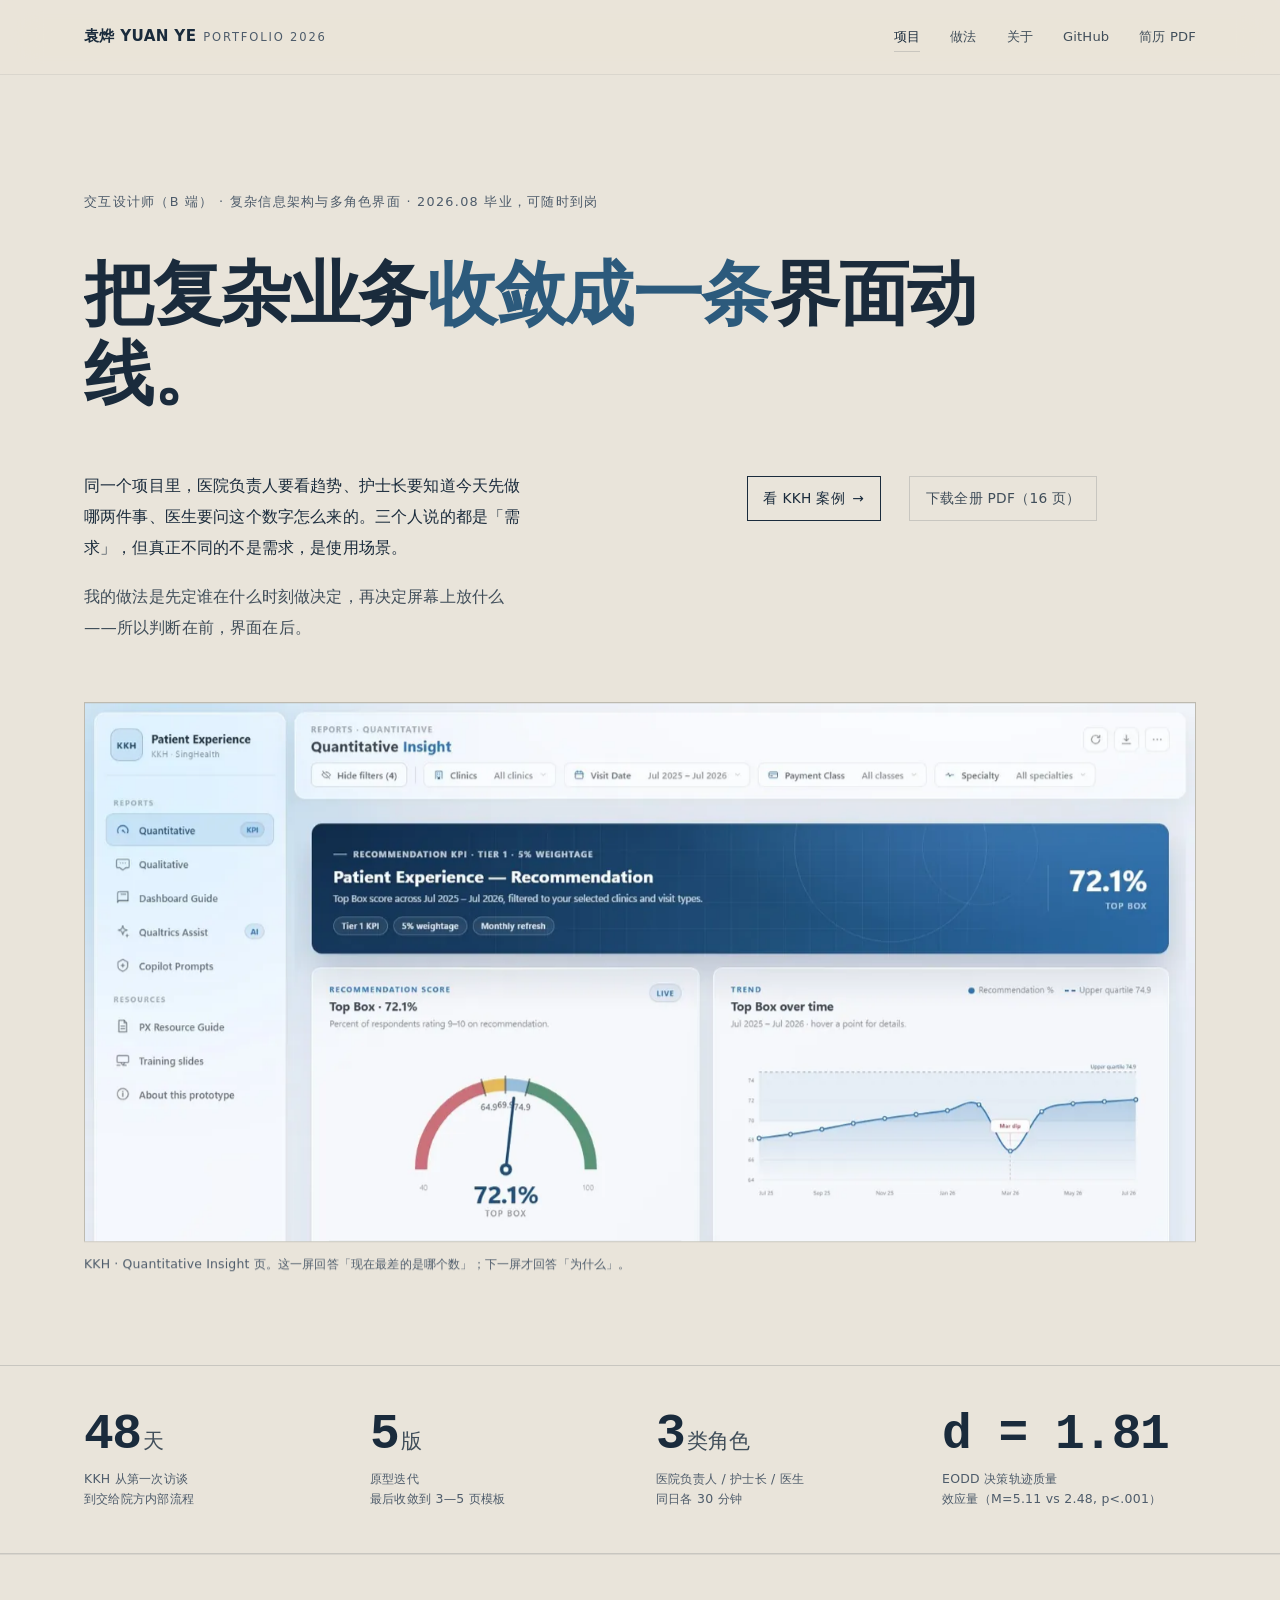
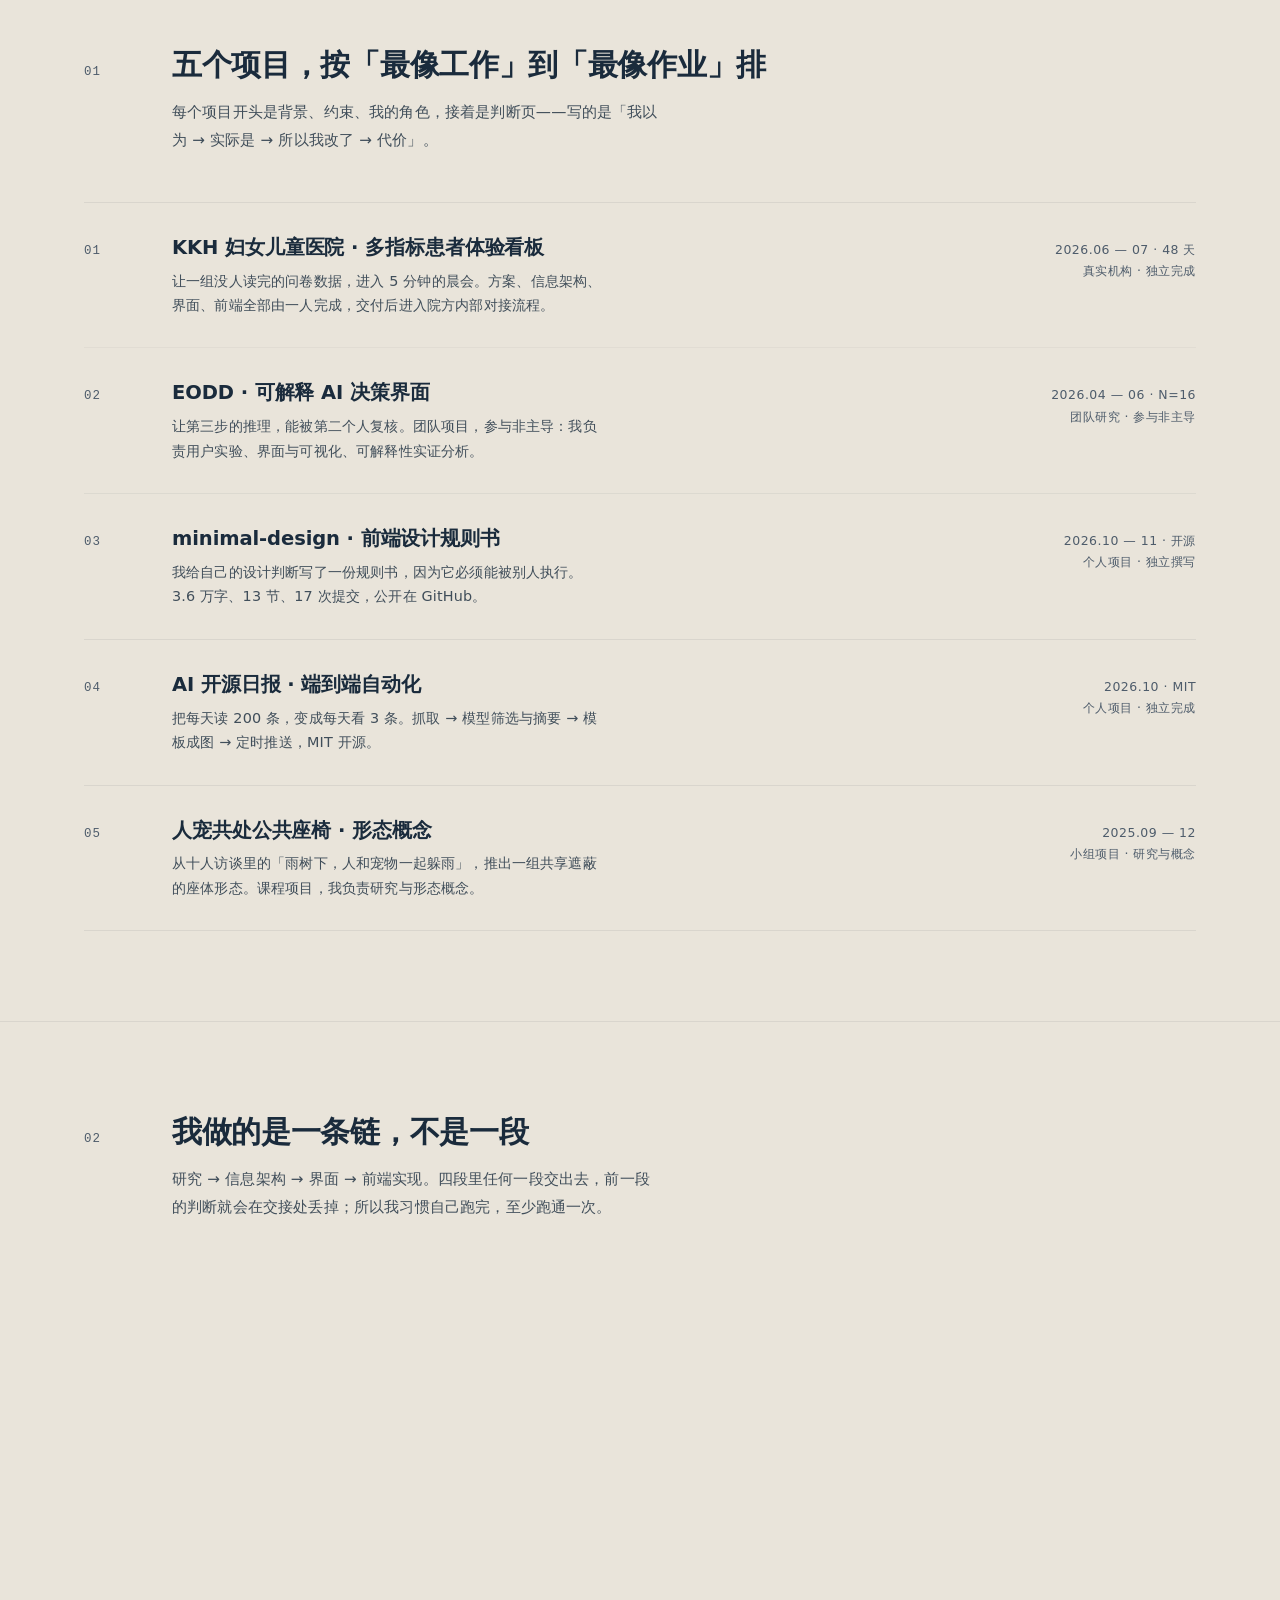
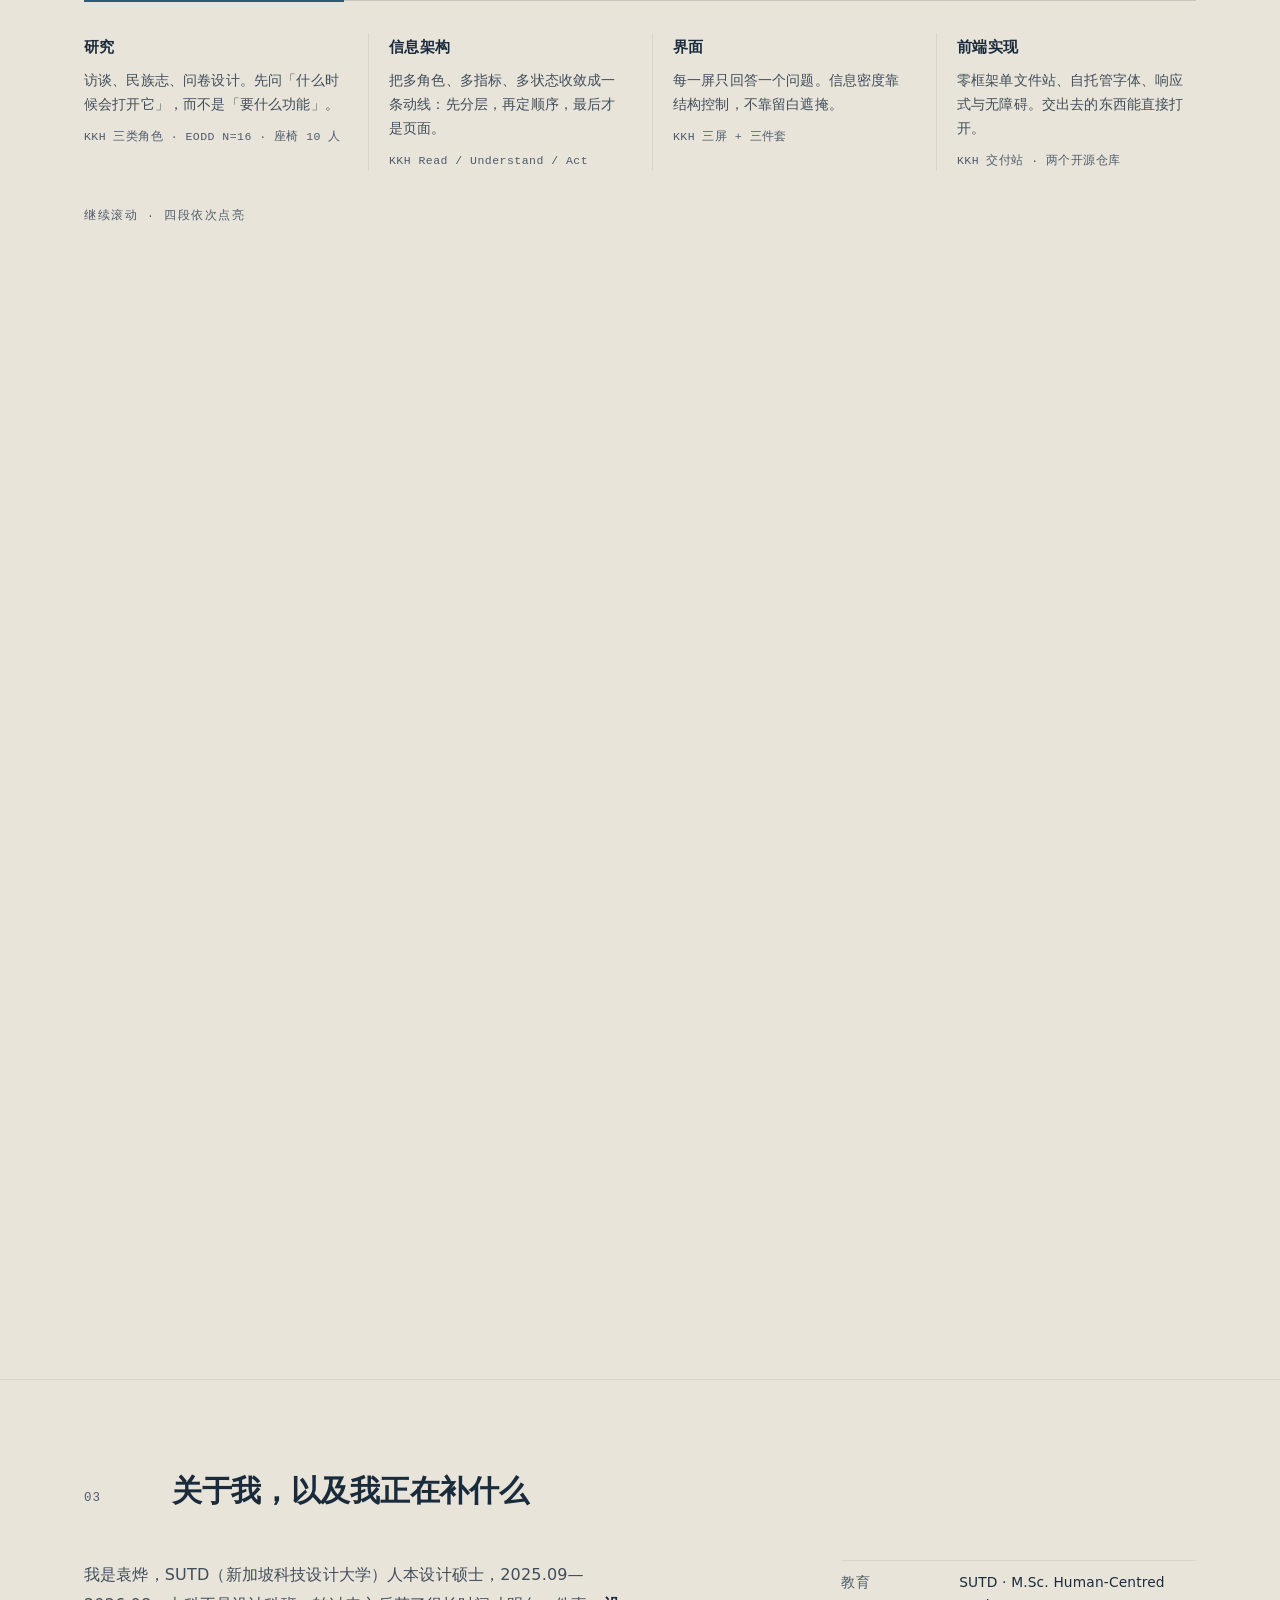
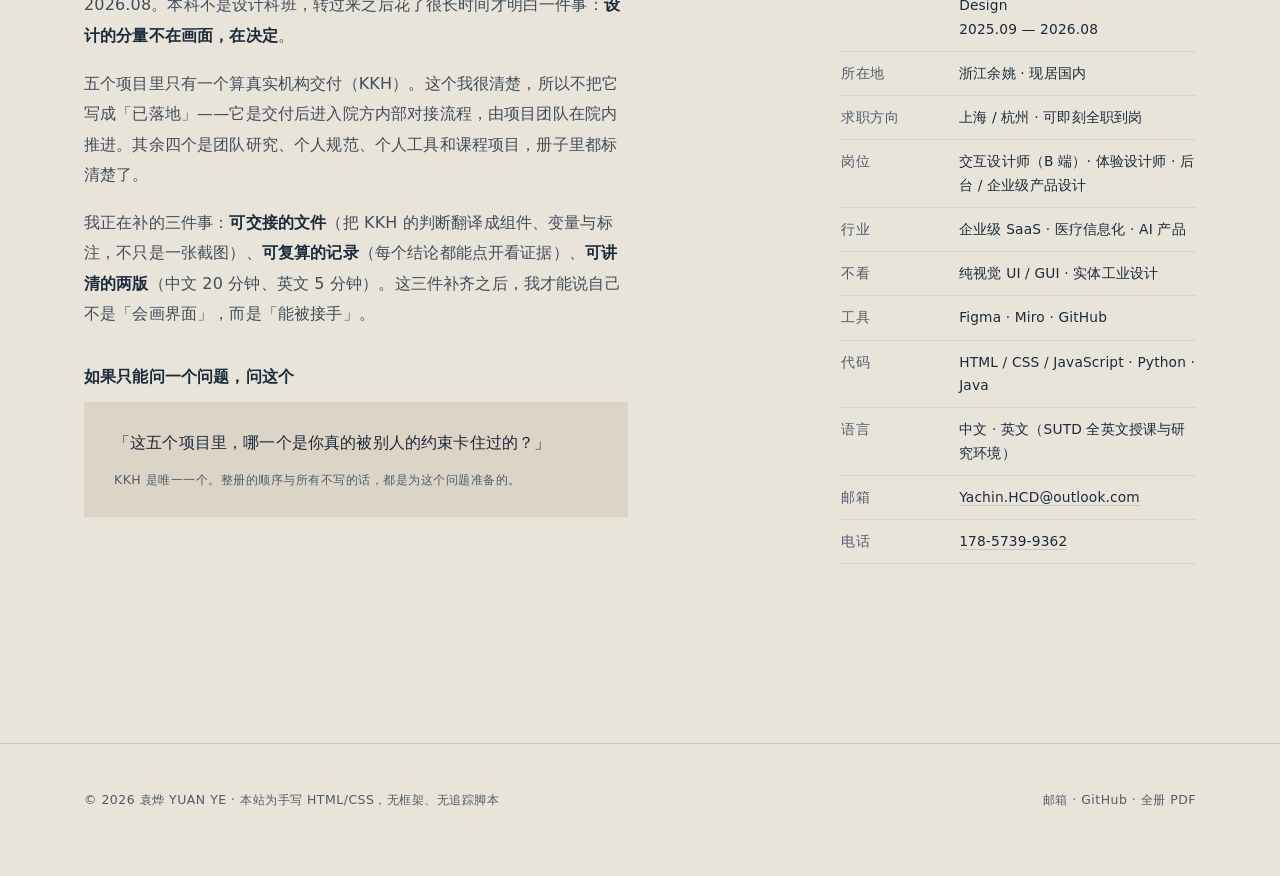
==== commit 87491a15: "底色再压一档到 #E9E4DA，四档文字重算：ink 11.4 soft 6.8 faint 5.4 accent 5.8" ====
--- a/index.html
+++ b/index.html
@@ -6,7 +6,7 @@
 <title>袁烨 · 交互设计师（B 端）· 作品集 2026</title>
 <meta name="description" content="袁烨，SUTD 人本设计硕士。交互设计师（B 端）：复杂信息架构与多角色界面，从研究到前端实现独立跑通。">
 <meta name="author" content="袁烨 YUAN YE">
-<meta name="theme-color" content="#EDE9E1">
+<meta name="theme-color" content="#E9E4DA">
 <meta property="og:type" content="website">
 <meta property="og:title" content="袁烨 · 交互设计师（B 端）· 作品集 2026">
 <meta property="og:description" content="把复杂业务收敛成一条界面动线。KKH 妇女儿童医院多指标看板、EODD 可解释 AI 决策界面、minimal-design 设计规则书。">
--- a/assets/css/style.css
+++ b/assets/css/style.css
@@ -2,7 +2,7 @@
    袁烨 · 作品集 2026
    本站按 frontend-assets/skill/RULES.md（minimal-design v0.3.0）自建：
      · 每屏 ≤5 色、主色唯一、accent 面积 ≤8%
-     · 正文对比 ≥4.5:1（实测：ink 11.9:1，soft 6.7:1，faint 5.3:1，accent 6.1:1）
+     · 正文对比 ≥4.5:1（实测：ink 11.4:1，soft 6.8:1，faint 5.4:1，accent 5.8:1）
      · 中文行宽 32–36em、拉丁 65–75ch
      · 标题上方不加 eyebrow（标签走左轨或行内）
      · 等分只用一种：12 栏
@@ -14,13 +14,13 @@
 
 :root{
   /* 底色：暖纸，不是白屏。
-     用户反馈「太白太亮」，整站从 #FFFFFF 压到浅砂。
-     文字同时加深，保住对比度（见下方实测）。 */
-  --paper:#EDE9E1;
-  --tint:#E2DCCF;
+     用户反馈「太白太亮」，整站从 #FFFFFF 压到浅砂纸。
+     文字同时加深，四档全部在纸面与浅色底块上过 4.5:1。 */
+  --paper:#E9E4DA;
+  --tint:#DCD5C7;
   --ink:#1A2B3C;
-  --soft:#43515D;
-  --faint:#52606F;
+  --soft:#404E5A;
+  --faint:#4E5C6B;
   --accent:#2C5A7C;
   --line:rgba(26,43,60,.16);
   --line2:rgba(26,43,60,.08);
--- a/assets/css/motion.css
+++ b/assets/css/motion.css
@@ -85,14 +85,14 @@
   position:sticky;
   top:0;
   z-index:60;
-  background:rgba(237,233,225,.78);
+  background:rgba(233,228,218,.78);
   -webkit-backdrop-filter:saturate(180%) blur(18px);
   backdrop-filter:saturate(180%) blur(18px);
   transition:background var(--t-fast) var(--e-soft),
              border-color var(--t-fast) var(--e-soft);
 }
 @supports not ((backdrop-filter:blur(1px)) or (-webkit-backdrop-filter:blur(1px))){
-  .site-head{background:rgba(237,233,225,.96);}
+  .site-head{background:rgba(233,228,218,.96);}
 }
 .site-head .wrap{transition:padding var(--t-fast) var(--e-soft);}
 .site-head.is-scrolled .wrap{padding-top:13px;padding-bottom:13px;}
@@ -153,7 +153,7 @@
    6｜作品列表：整行从左浮起一层底，标题右移，行高不变
    --------------------------------------------------------------- */
 .work-list a{
-  background-image:linear-gradient(90deg,var(--tint) 0%,rgba(226,220,207,0) 78%);
+  background-image:linear-gradient(90deg,var(--tint) 0%,rgba(220,213,199,0) 78%);
   background-repeat:no-repeat;
   background-position:0 50%;
   background-size:0% 100%;
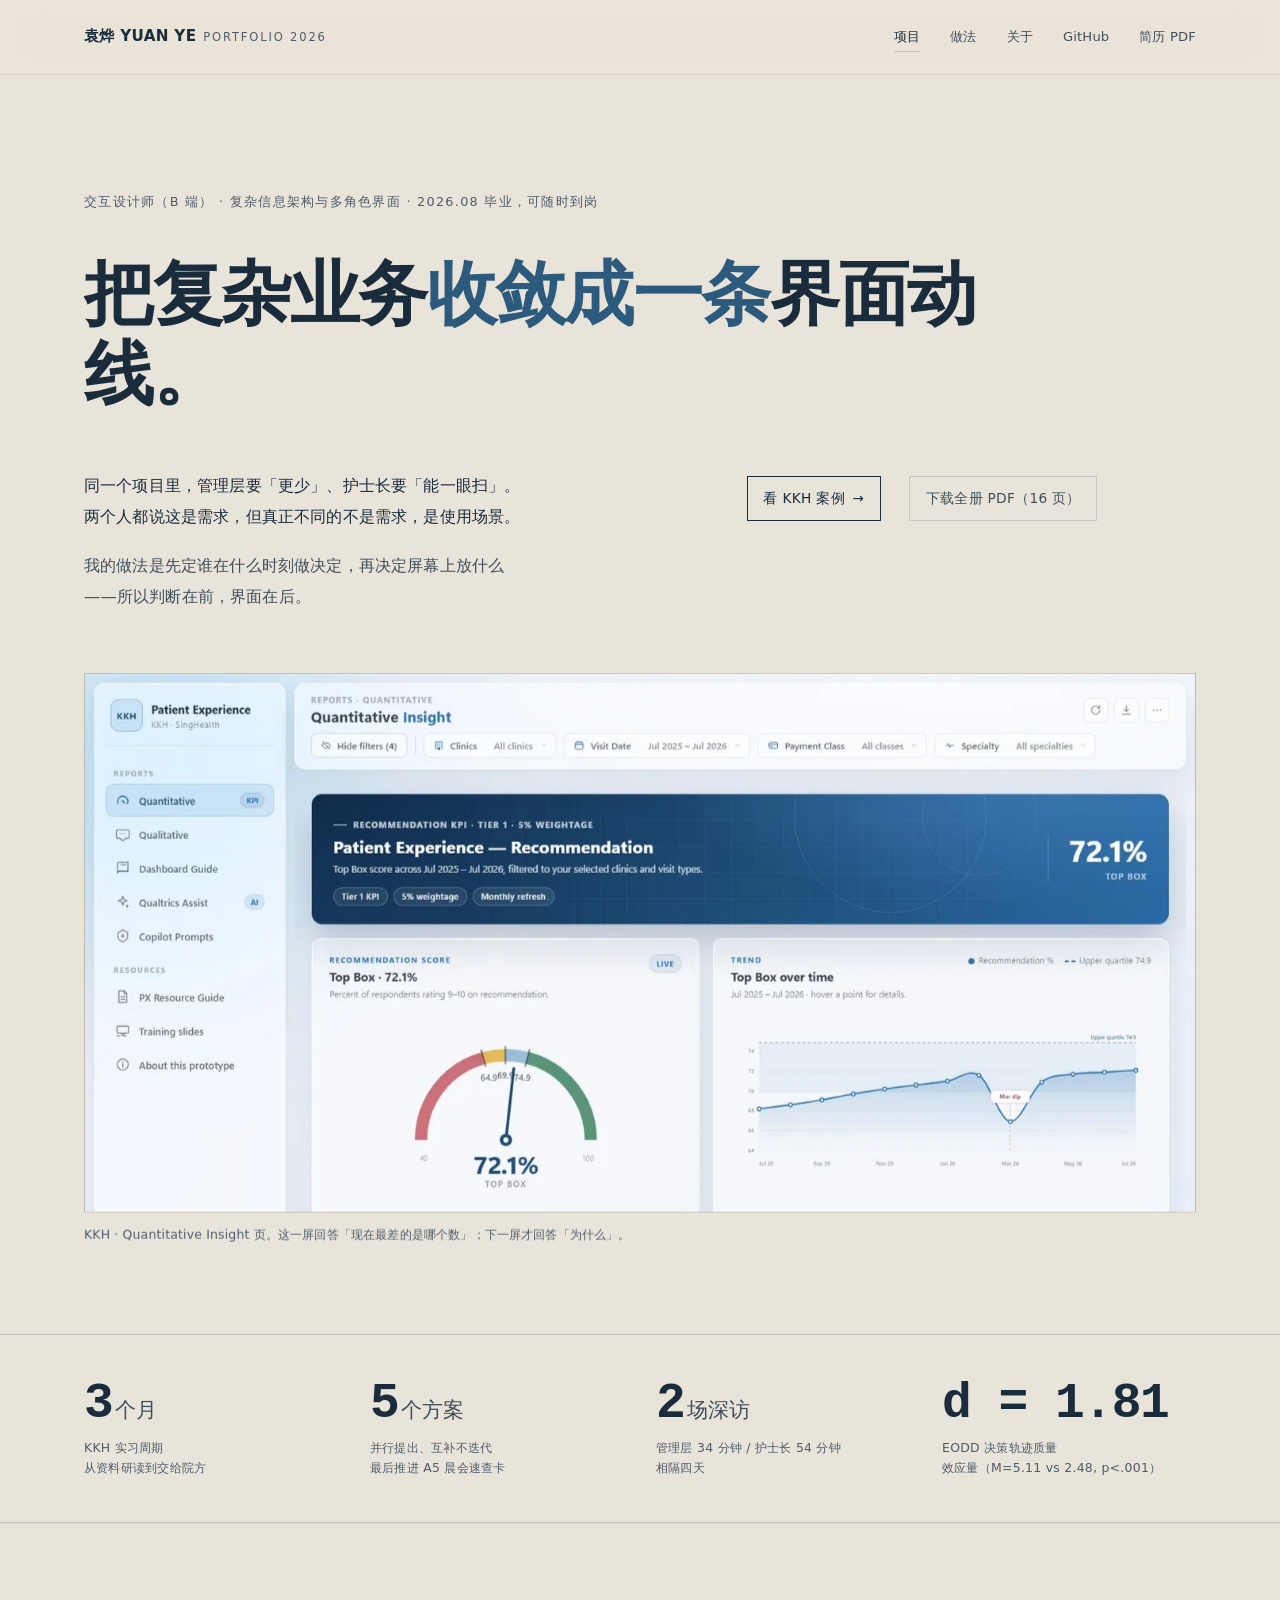
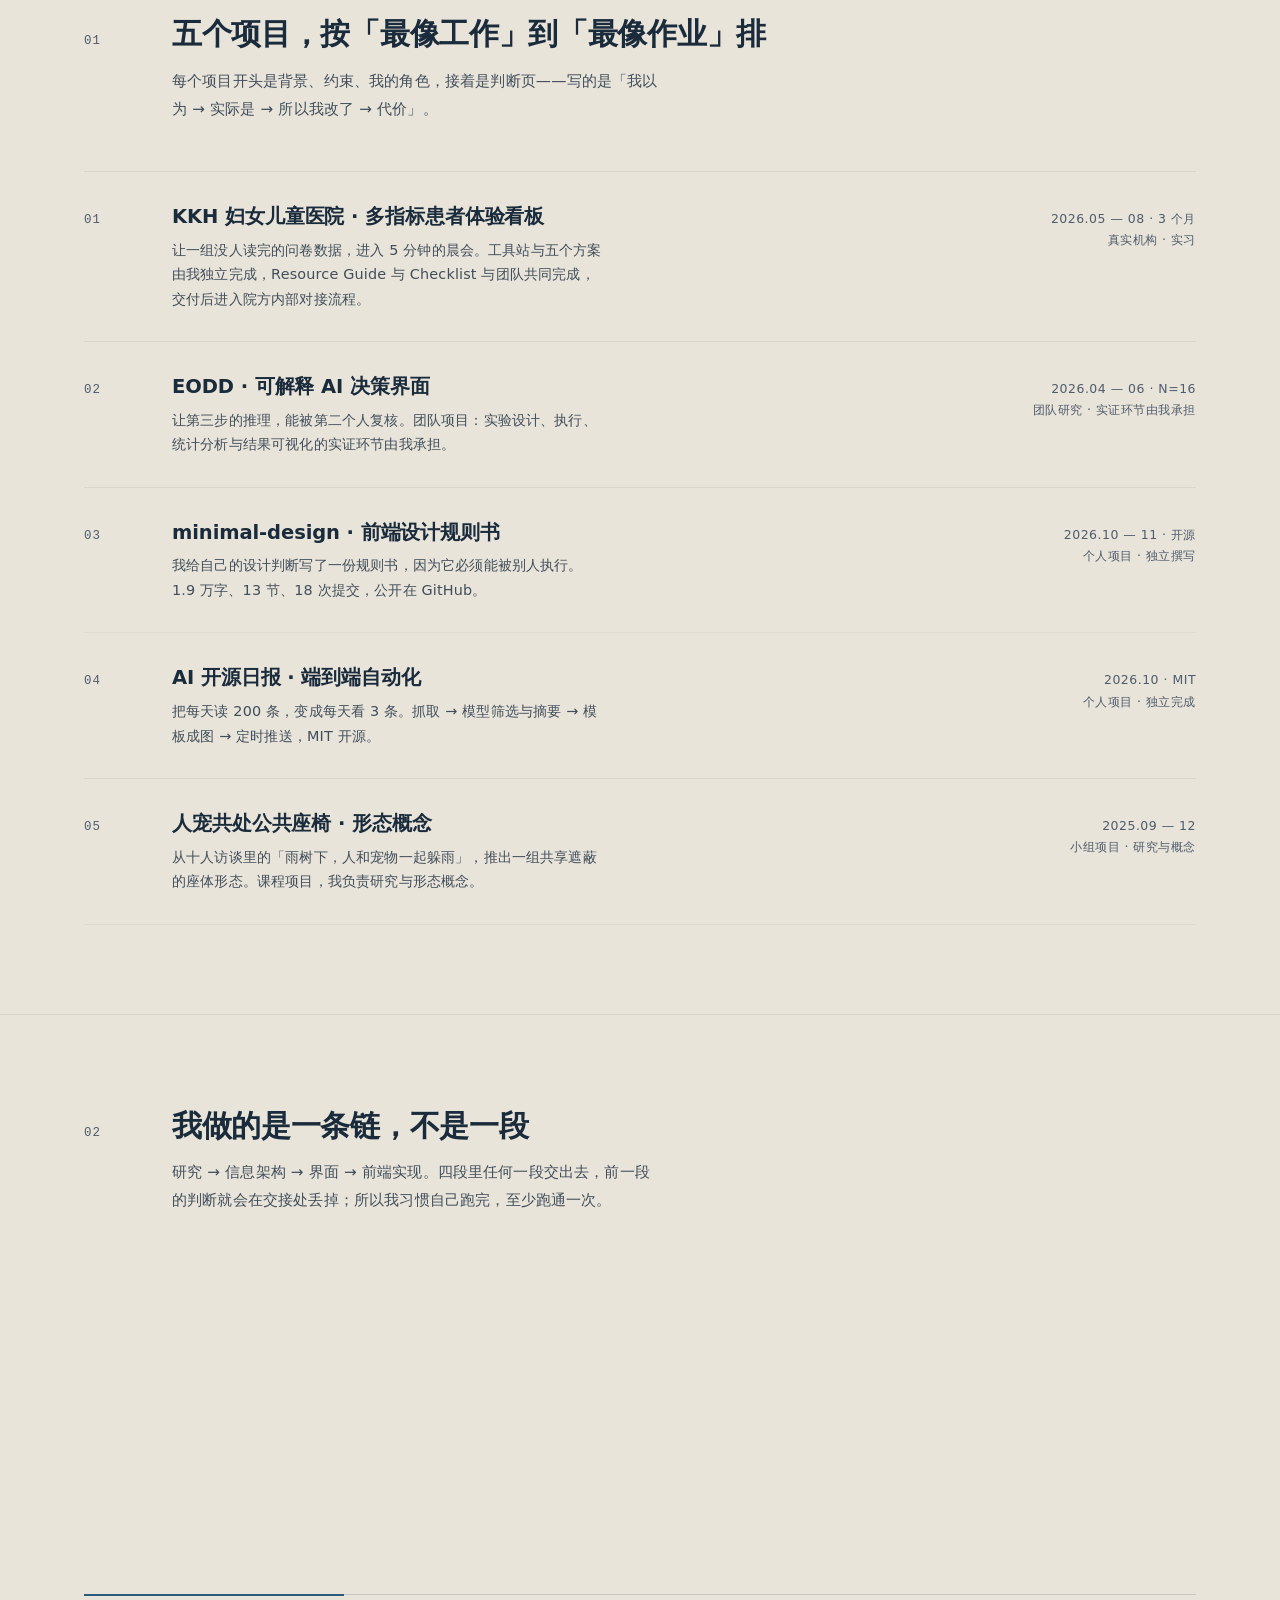
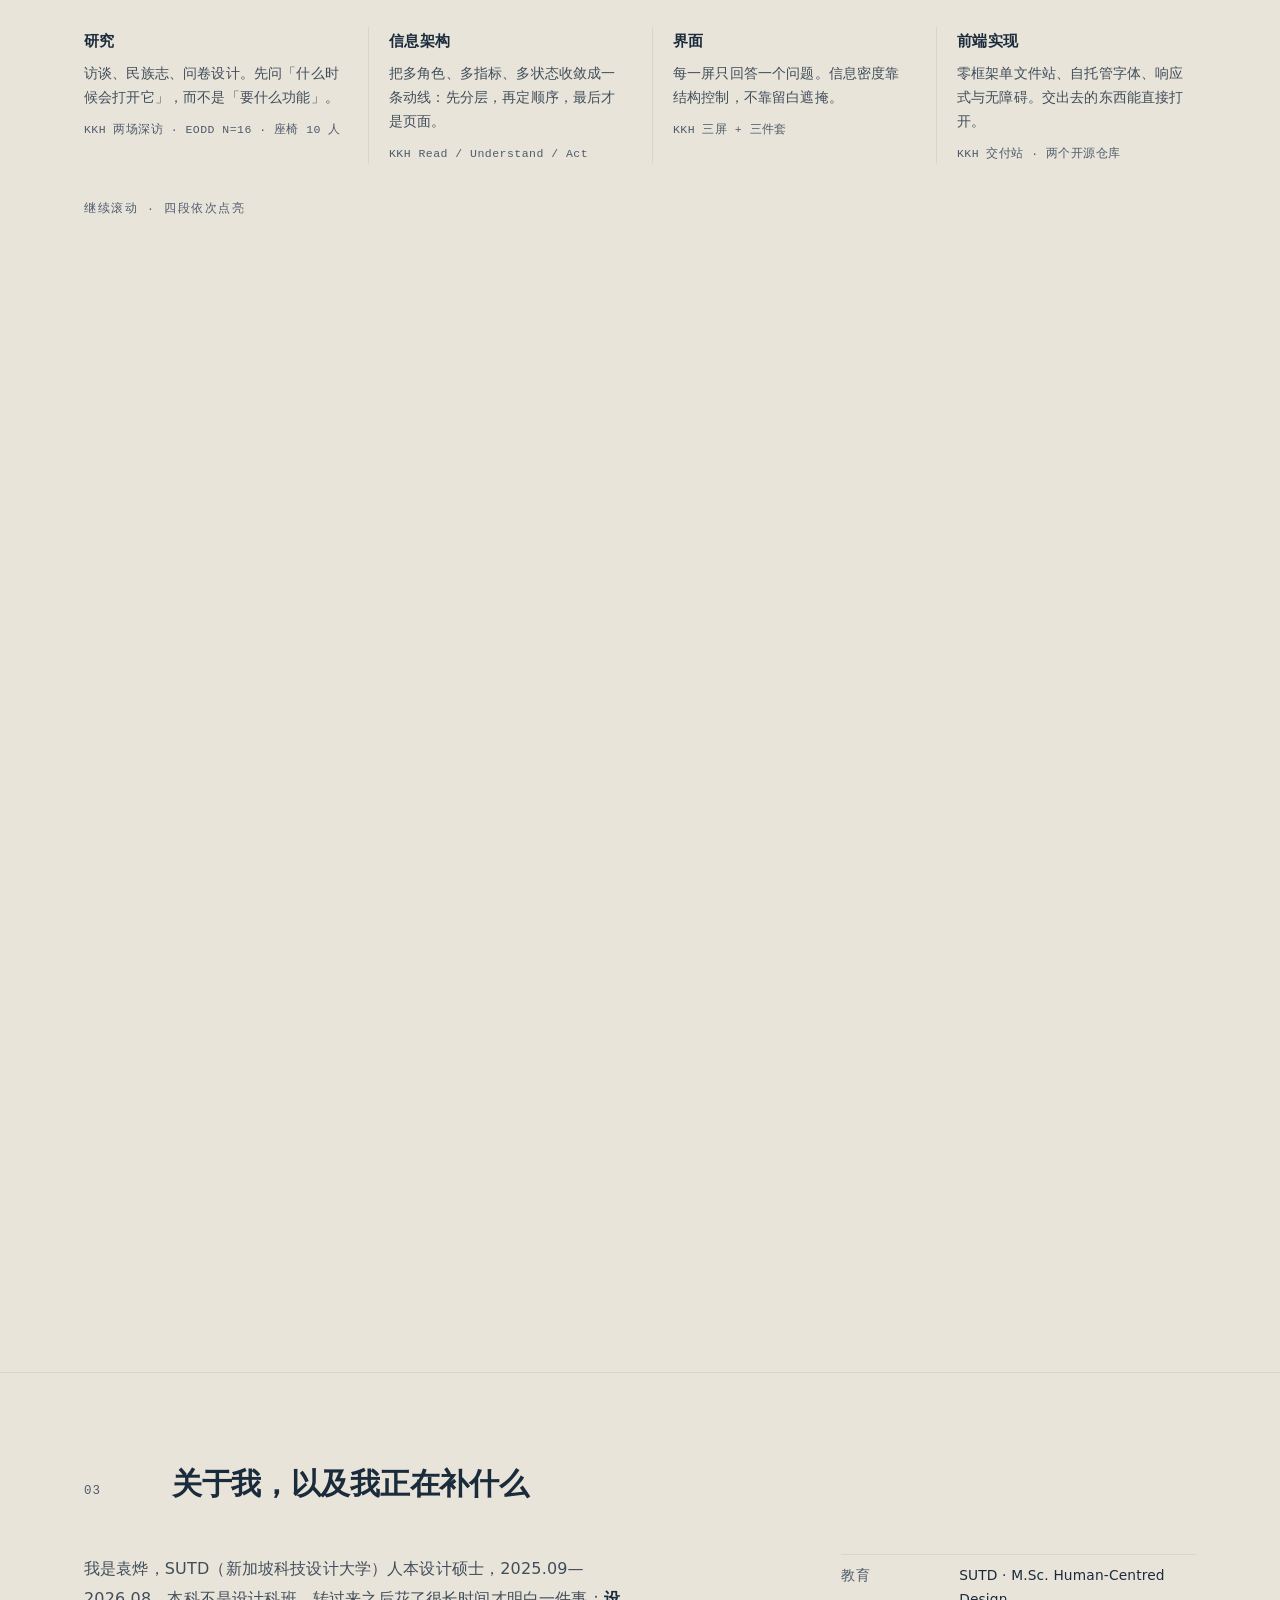
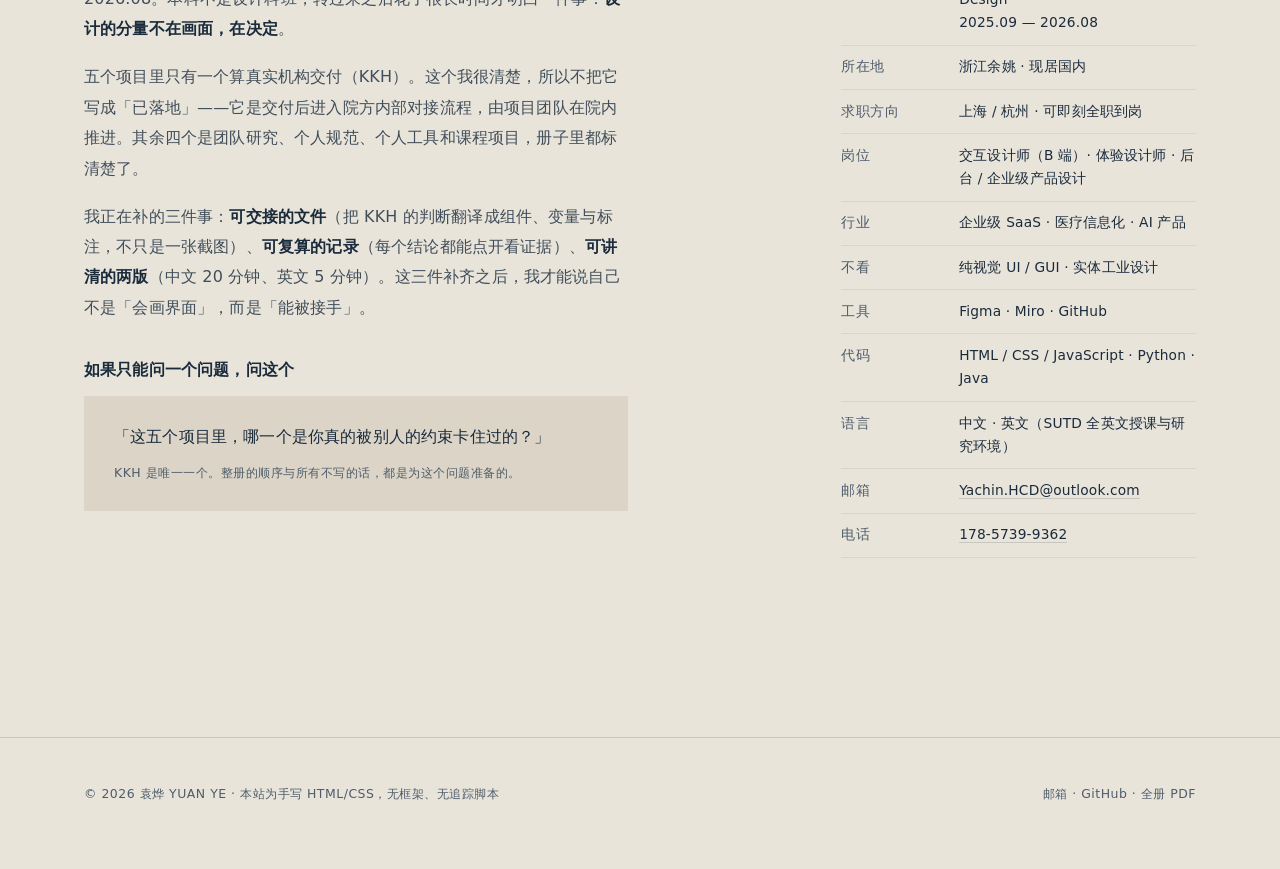
==== commit f00b8409: "口径修正：KKH 实习三个月/两场深访/五个并行方案，Resource Guide 与 Checklist 标注团队；EODD 实证环节；规则书 1.9 万字 18 次提交；座椅形态三来源" ====
--- a/index.html
+++ b/index.html
@@ -15,7 +15,7 @@
 <meta property="og:site_name" content="袁烨 · 作品集 2026">
 <meta name="twitter:card" content="summary_large_image">
 <link rel="canonical" href="https://ymataz.github.io/portfolio-2026/">
-<link rel="icon" href="data:image/svg+xml,%3Csvg xmlns=%27http://www.w3.org/2000/svg%27 viewBox=%270 0 32 32%27%3E%3Crect width=%2732%27 height=%2732%27 fill=%27%23fff%27/%3E%3Cpath d=%27M7 8h3.2l5.8 9.2L21.8 8H25l-7.2 11.3V24h-3.4v-4.7z%27 fill=%27%231A2B3C%27/%3E%3Crect x=%2723%27 y=%2722%27 width=%272%27 height=%272%27 fill=%27%232C5A7C%27/%3E%3C/svg%3E">
+<link rel="icon" href="data:image/svg+xml,%3Csvg xmlns=%27http://www.w3.org/2000/svg%27 viewBox=%270 0 32 32%27%3E%3Crect width=%2732%27 height=%2732%27 fill=%27%23E9E4DA%27/%3E%3Cpath d=%27M7 8h3.2l5.8 9.2L21.8 8H25l-7.2 11.3V24h-3.4v-4.7z%27 fill=%27%231A2B3C%27/%3E%3Crect x=%2723%27 y=%2722%27 width=%272%27 height=%272%27 fill=%27%232C5A7C%27/%3E%3C/svg%3E">
 <link rel="stylesheet" href="assets/css/style.css">
 <link rel="stylesheet" href="assets/css/motion.css">
 </head>
@@ -46,7 +46,7 @@
 
       <div class="hero-body">
         <div class="hero-copy">
-          <p>同一个项目里，医院负责人要看趋势、护士长要知道今天先做哪两件事、医生要问这个数字怎么来的。三个人说的都是「需求」，但真正不同的不是需求，是使用场景。</p>
+          <p>同一个项目里，管理层要「更少」、护士长要「能一眼扫」。两个人都说这是需求，但真正不同的不是需求，是使用场景。</p>
           <p>我的做法是先定谁在什么时刻做决定，再决定屏幕上放什么——所以判断在前，界面在后。</p>
         </div>
         <div class="hero-actions">
@@ -74,16 +74,16 @@
     <div class="wrap">
       <div class="specs-inner">
         <div class="stat" data-reveal="up">
-          <span class="n"><span data-count="48">48</span><span class="u">天</span></span>
-          <span class="l">KKH 从第一次访谈<br>到交给院方内部流程</span>
-        </div>
-        <div class="stat" data-reveal="up">
-          <span class="n"><span data-count="5">5</span><span class="u">版</span></span>
-          <span class="l">原型迭代<br>最后收敛到 3—5 页模板</span>
-        </div>
-        <div class="stat" data-reveal="up">
-          <span class="n"><span data-count="3">3</span><span class="u">类角色</span></span>
-          <span class="l">医院负责人 / 护士长 / 医生<br>同日各 30 分钟</span>
+          <span class="n"><span data-count="3">3</span><span class="u">个月</span></span>
+          <span class="l">KKH 实习周期<br>从资料研读到交给院方</span>
+        </div>
+        <div class="stat" data-reveal="up">
+          <span class="n"><span data-count="5">5</span><span class="u">个方案</span></span>
+          <span class="l">并行提出、互补不迭代<br>最后推进 A5 晨会速查卡</span>
+        </div>
+        <div class="stat" data-reveal="up">
+          <span class="n"><span data-count="2">2</span><span class="u">场深访</span></span>
+          <span class="l">管理层 34 分钟 / 护士长 54 分钟<br>相隔四天</span>
         </div>
         <div class="stat" data-reveal="up">
           <span class="n">d = <span data-count="1.81" data-dec="2">1.81</span></span>
@@ -110,9 +110,9 @@
             <span class="w-num">01</span>
             <span>
               <span class="w-name">KKH 妇女儿童医院 · 多指标患者体验看板</span>
-              <span class="w-line">让一组没人读完的问卷数据，进入 5 分钟的晨会。方案、信息架构、界面、前端全部由一人完成，交付后进入院方内部对接流程。</span>
-            </span>
-            <span class="w-meta">2026.06 — 07 · 48 天<br>真实机构 · 独立完成</span>
+              <span class="w-line">让一组没人读完的问卷数据，进入 5 分钟的晨会。工具站与五个方案由我独立完成，Resource Guide 与 Checklist 与团队共同完成，交付后进入院方内部对接流程。</span>
+            </span>
+            <span class="w-meta">2026.05 — 08 · 3 个月<br>真实机构 · 实习</span>
           </a>
         </li>
         <li data-reveal="up">
@@ -120,9 +120,9 @@
             <span class="w-num">02</span>
             <span>
               <span class="w-name">EODD · 可解释 AI 决策界面</span>
-              <span class="w-line">让第三步的推理，能被第二个人复核。团队项目，参与非主导：我负责用户实验、界面与可视化、可解释性实证分析。</span>
-            </span>
-            <span class="w-meta">2026.04 — 06 · N=16<br>团队研究 · 参与非主导</span>
+              <span class="w-line">让第三步的推理，能被第二个人复核。团队项目：实验设计、执行、统计分析与结果可视化的实证环节由我承担。</span>
+            </span>
+            <span class="w-meta">2026.04 — 06 · N=16<br>团队研究 · 实证环节由我承担</span>
           </a>
         </li>
         <li data-reveal="up">
@@ -130,7 +130,7 @@
             <span class="w-num">03</span>
             <span>
               <span class="w-name">minimal-design · 前端设计规则书</span>
-              <span class="w-line">我给自己的设计判断写了一份规则书，因为它必须能被别人执行。3.6 万字、13 节、17 次提交，公开在 GitHub。</span>
+              <span class="w-line">我给自己的设计判断写了一份规则书，因为它必须能被别人执行。1.9 万字、13 节、18 次提交，公开在 GitHub。</span>
             </span>
             <span class="w-meta">2026.10 — 11 · 开源<br>个人项目 · 独立撰写</span>
           </a>
@@ -179,7 +179,7 @@
           <div>
             <h3>研究</h3>
             <p>访谈、民族志、问卷设计。先问「什么时候会打开它」，而不是「要什么功能」。</p>
-            <span class="ev">KKH 三类角色 · EODD N=16 · 座椅 10 人</span>
+            <span class="ev">KKH 两场深访 · EODD N=16 · 座椅 10 人</span>
           </div>
           <div>
             <h3>信息架构</h3>
--- a/assets/css/style.css
+++ b/assets/css/style.css
@@ -347,6 +347,7 @@
   font-size:.86rem;
   line-height:1.7;
 }
+.dim{color:var(--faint);}
 .kv .k{color:var(--faint);letter-spacing:.04em;}
 .kv .v{color:var(--ink);}
 .kv .v a{border-bottom:1px solid var(--line);}
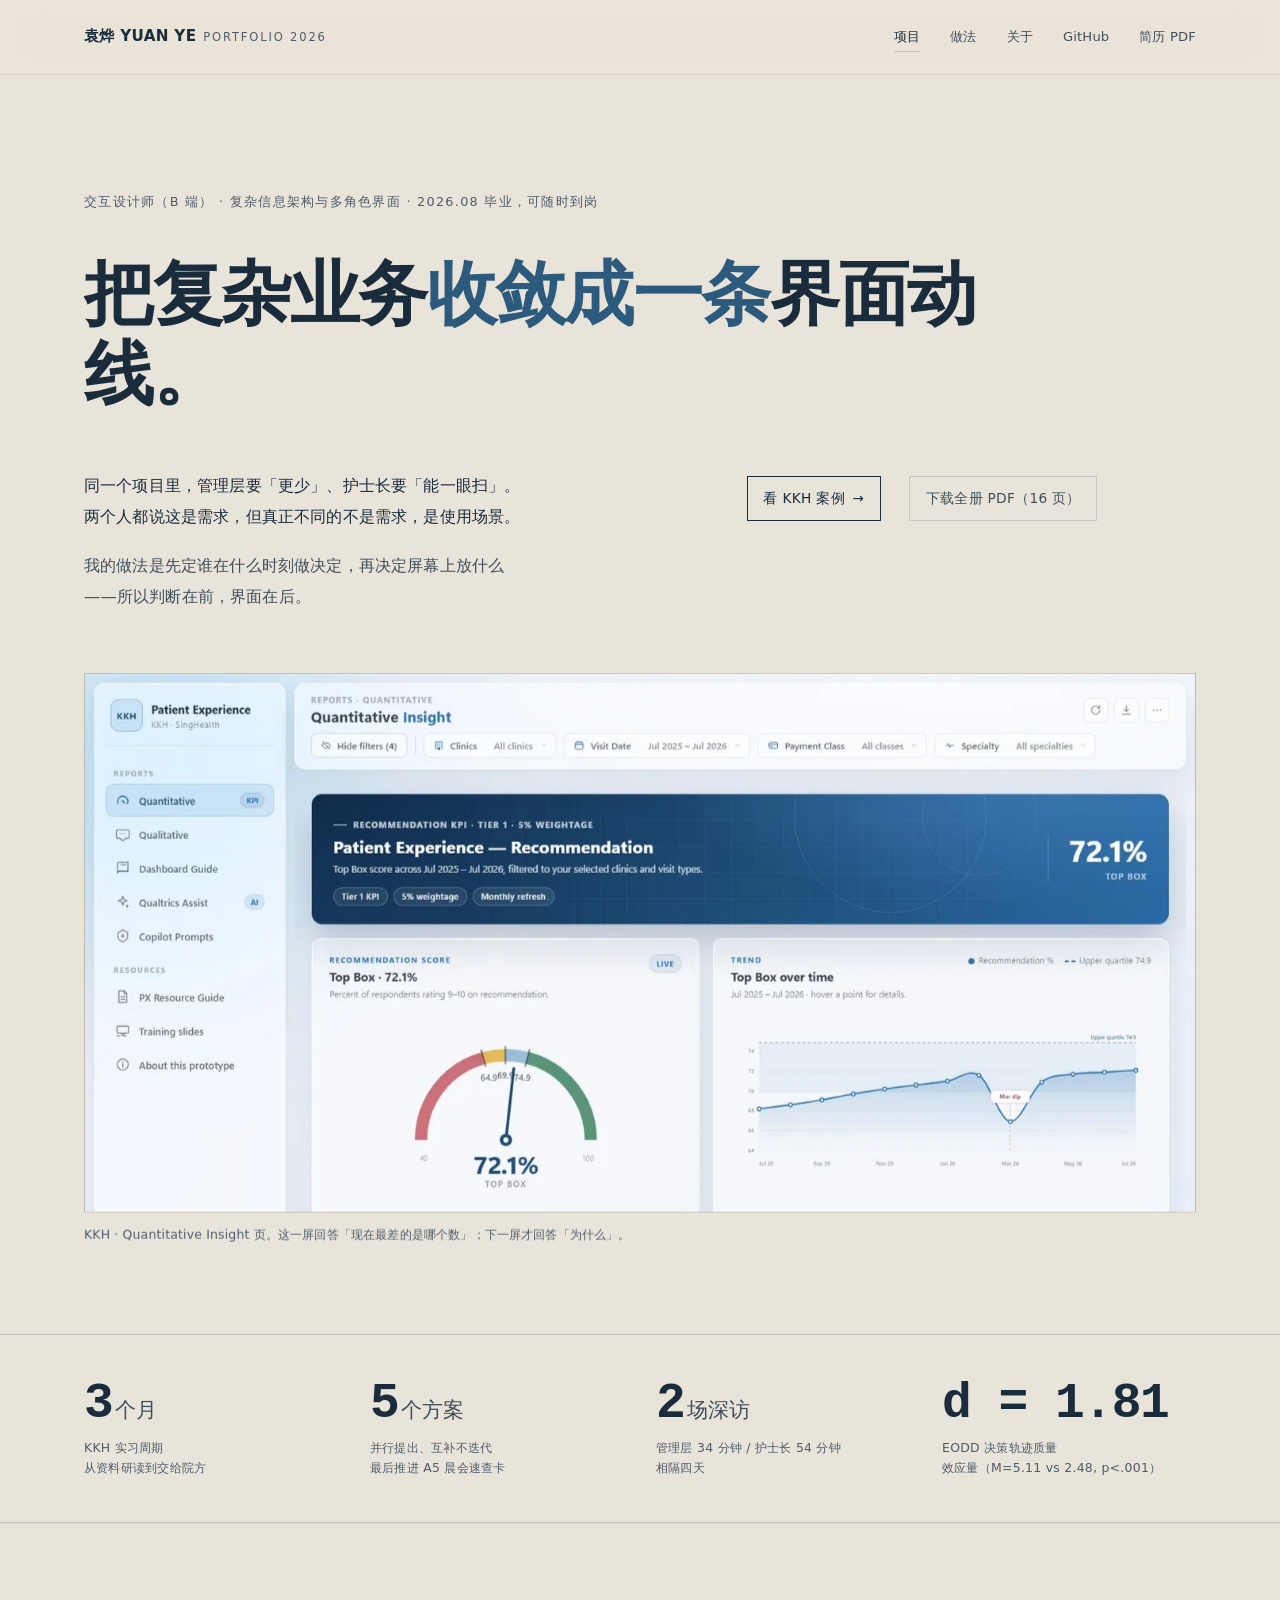
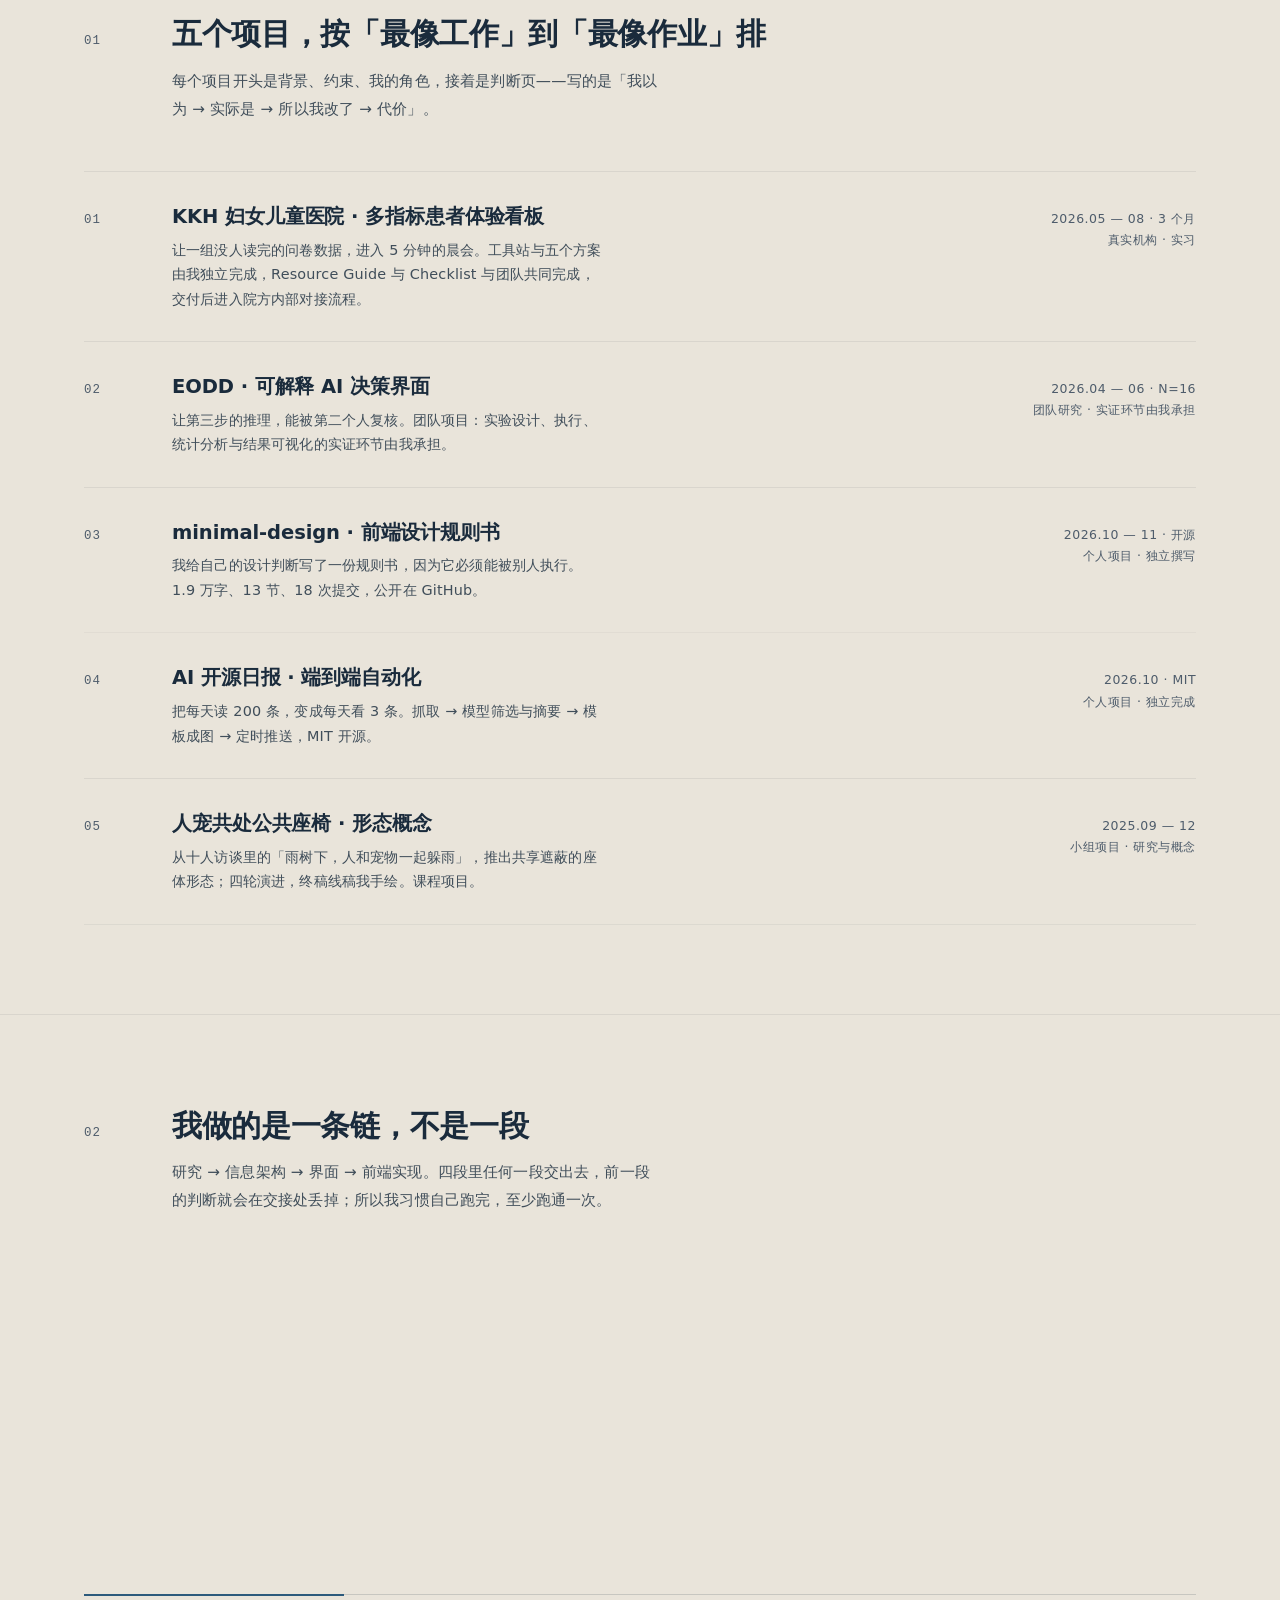
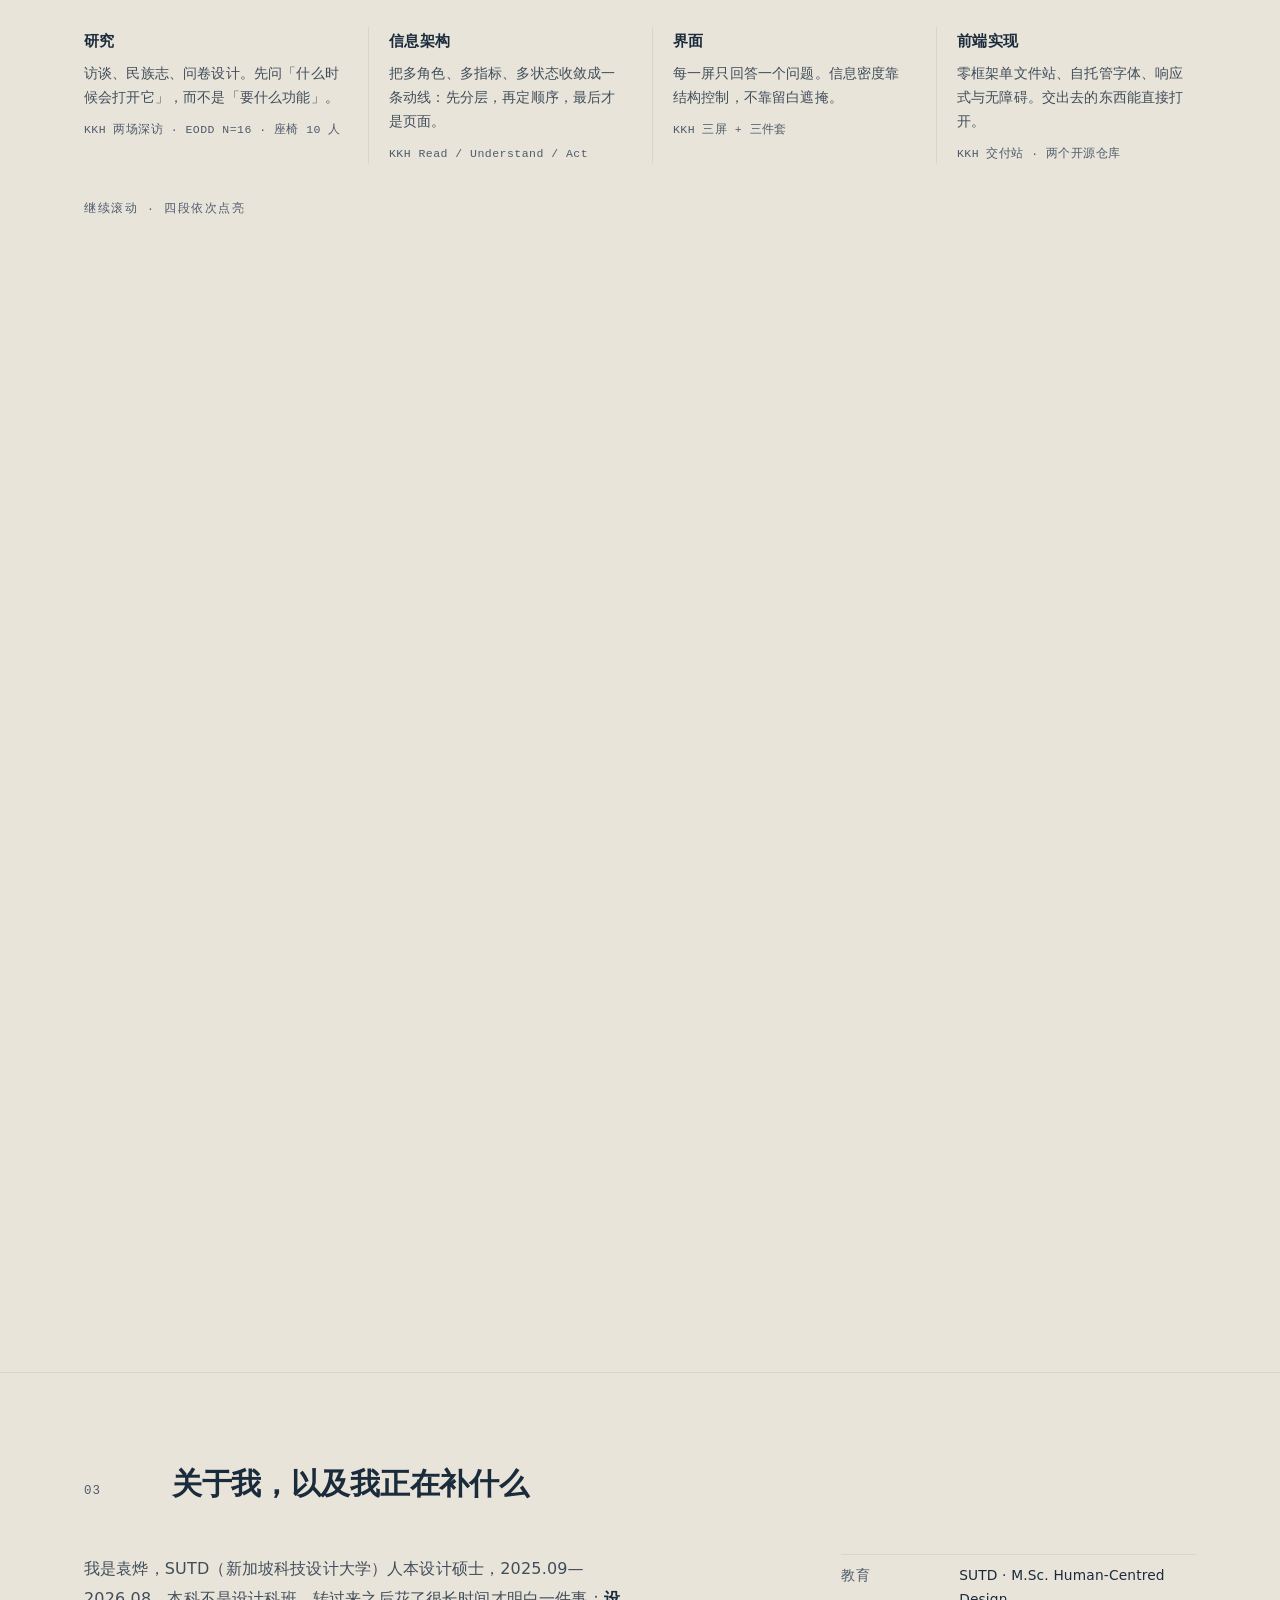
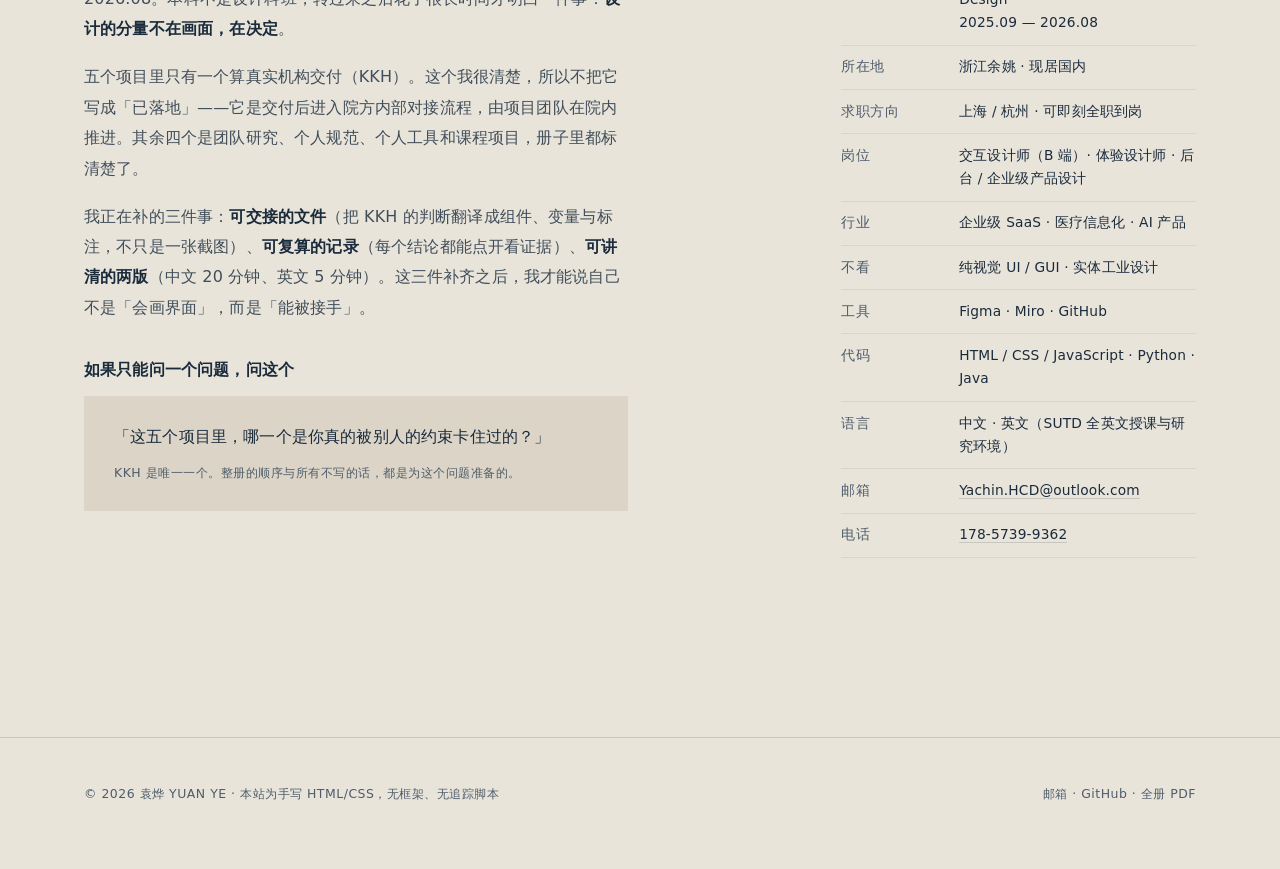
==== commit a1a6cb19: "补证据图：KKH 院方会议现场（2026.07.17）、人宠座椅四轮演进与我手绘终稿线稿；撤回「无多方案记录」的旧表述；PDF 同步" ====
--- a/index.html
+++ b/index.html
@@ -150,7 +150,7 @@
             <span class="w-num">05</span>
             <span>
               <span class="w-name">人宠共处公共座椅 · 形态概念</span>
-              <span class="w-line">从十人访谈里的「雨树下，人和宠物一起躲雨」，推出一组共享遮蔽的座体形态。课程项目，我负责研究与形态概念。</span>
+              <span class="w-line">从十人访谈里的「雨树下，人和宠物一起躲雨」，推出共享遮蔽的座体形态；四轮演进，终稿线稿我手绘。课程项目。</span>
             </span>
             <span class="w-meta">2025.09 — 12<br>小组项目 · 研究与概念</span>
           </a>
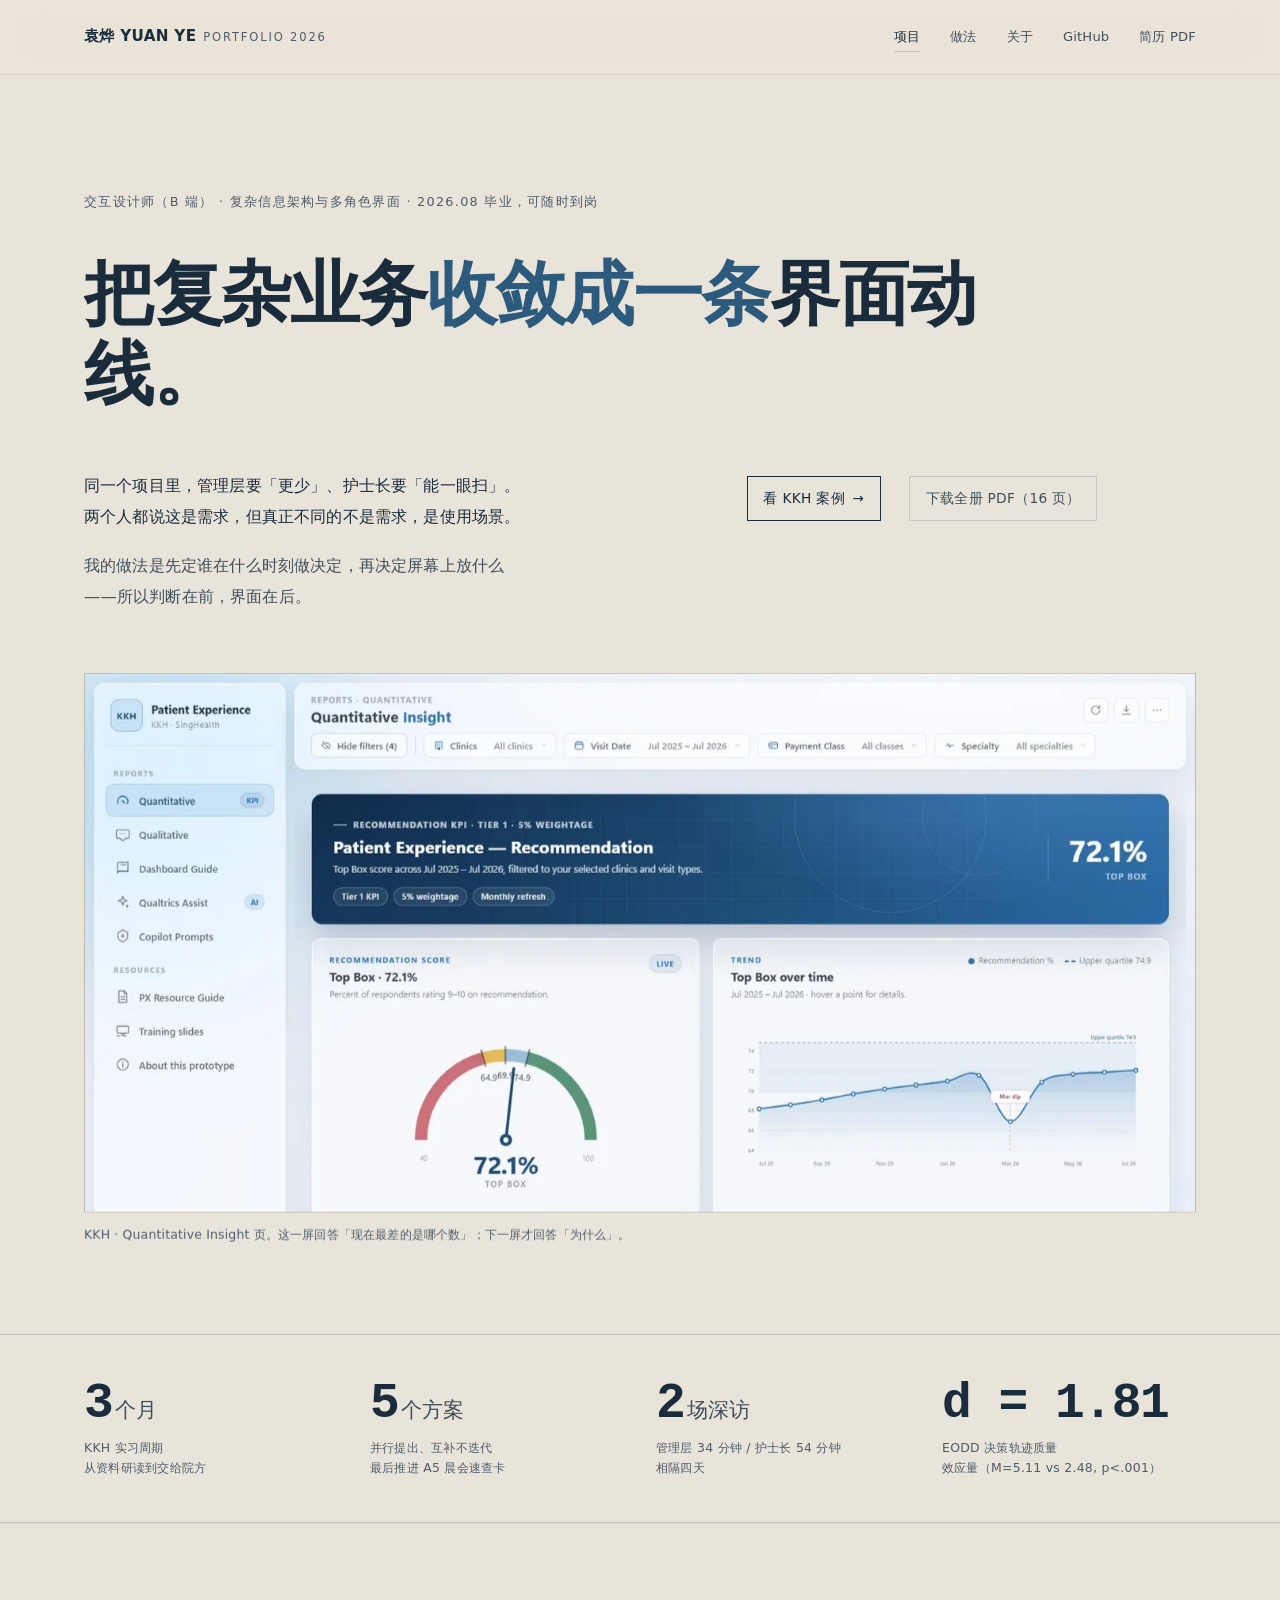
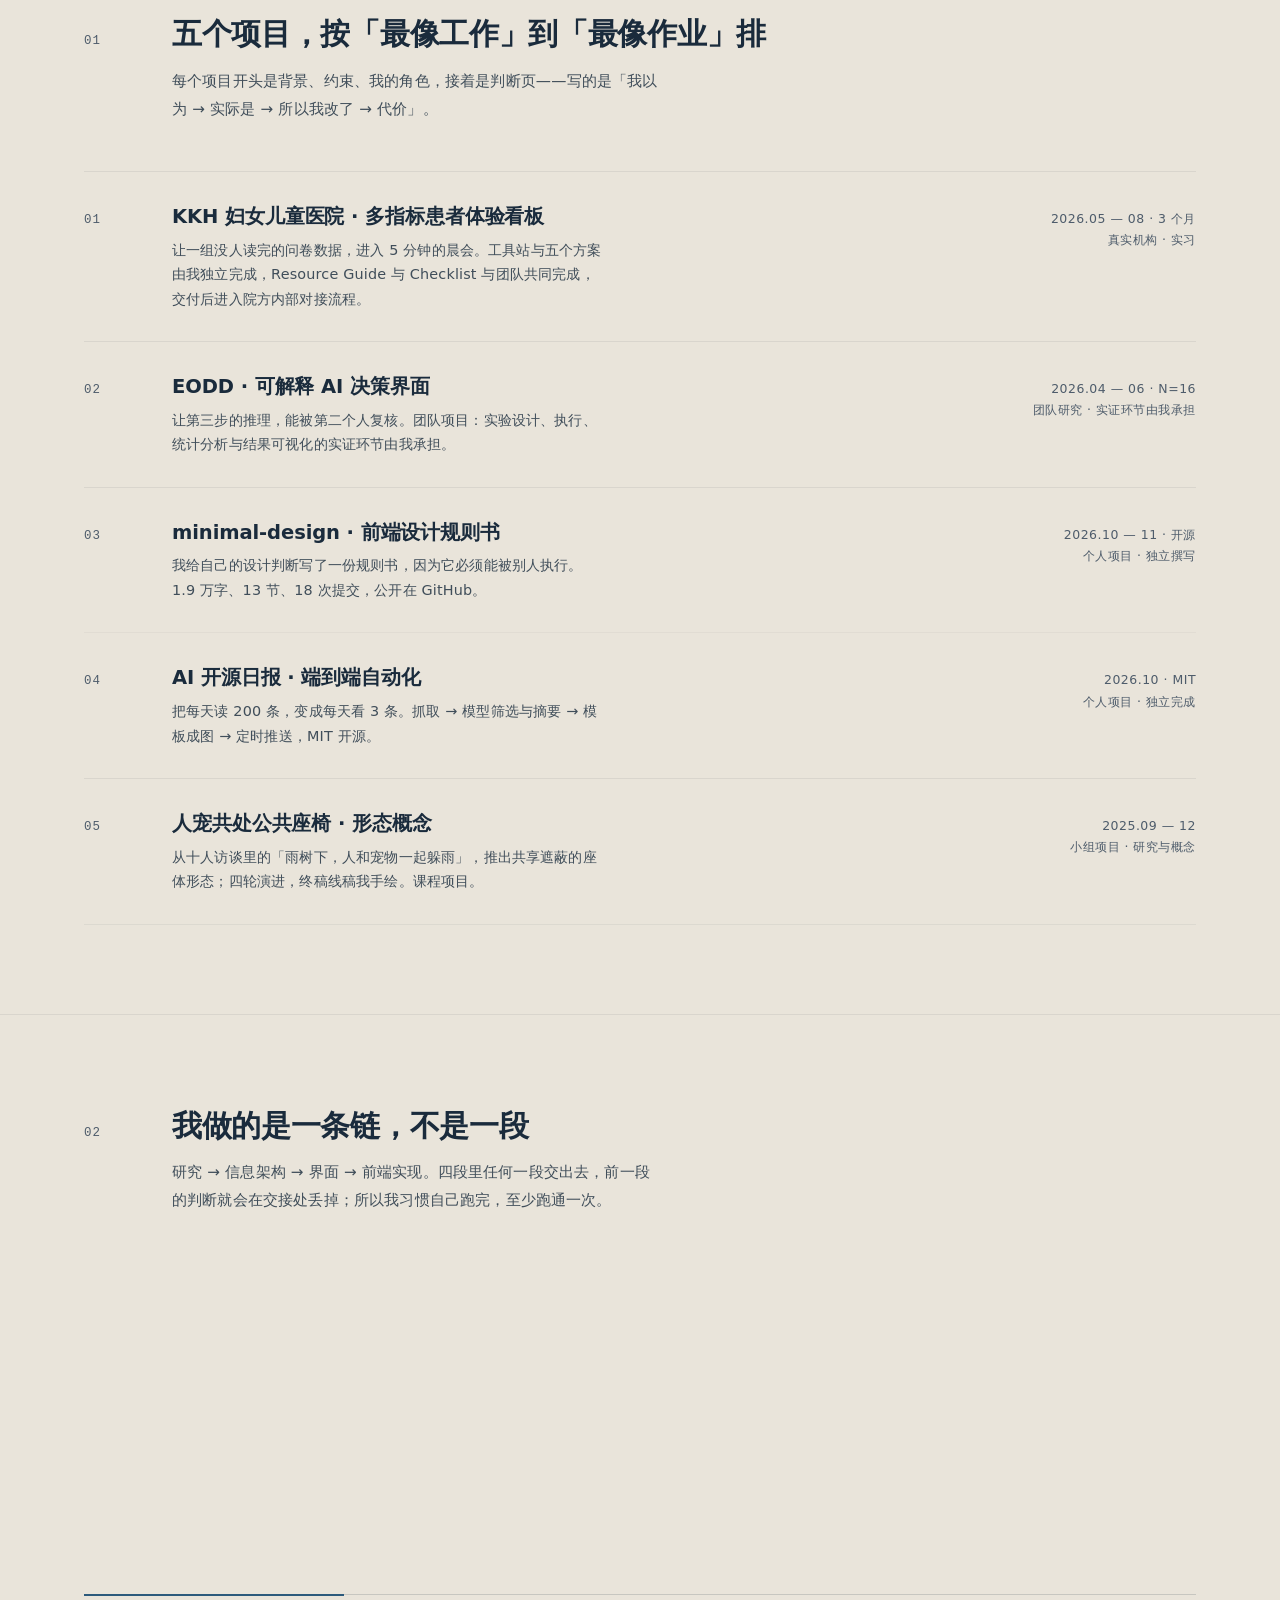
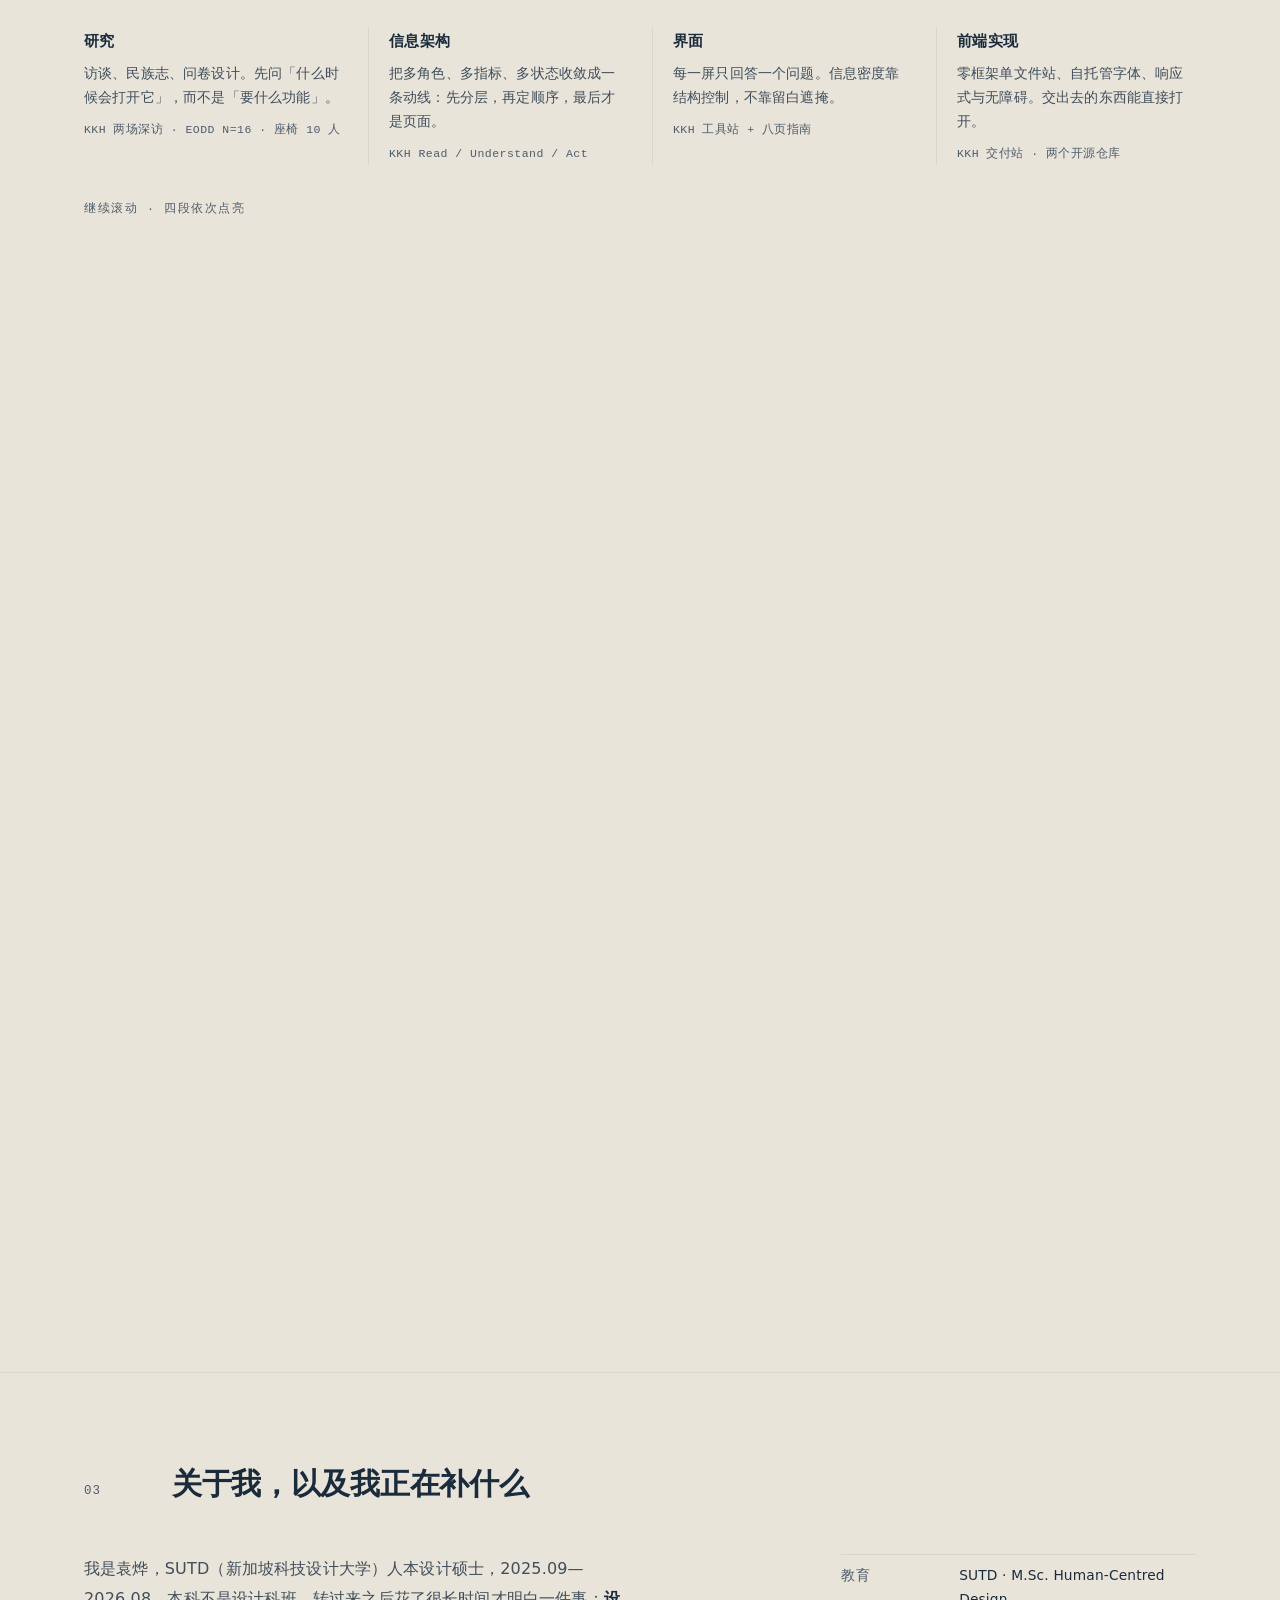
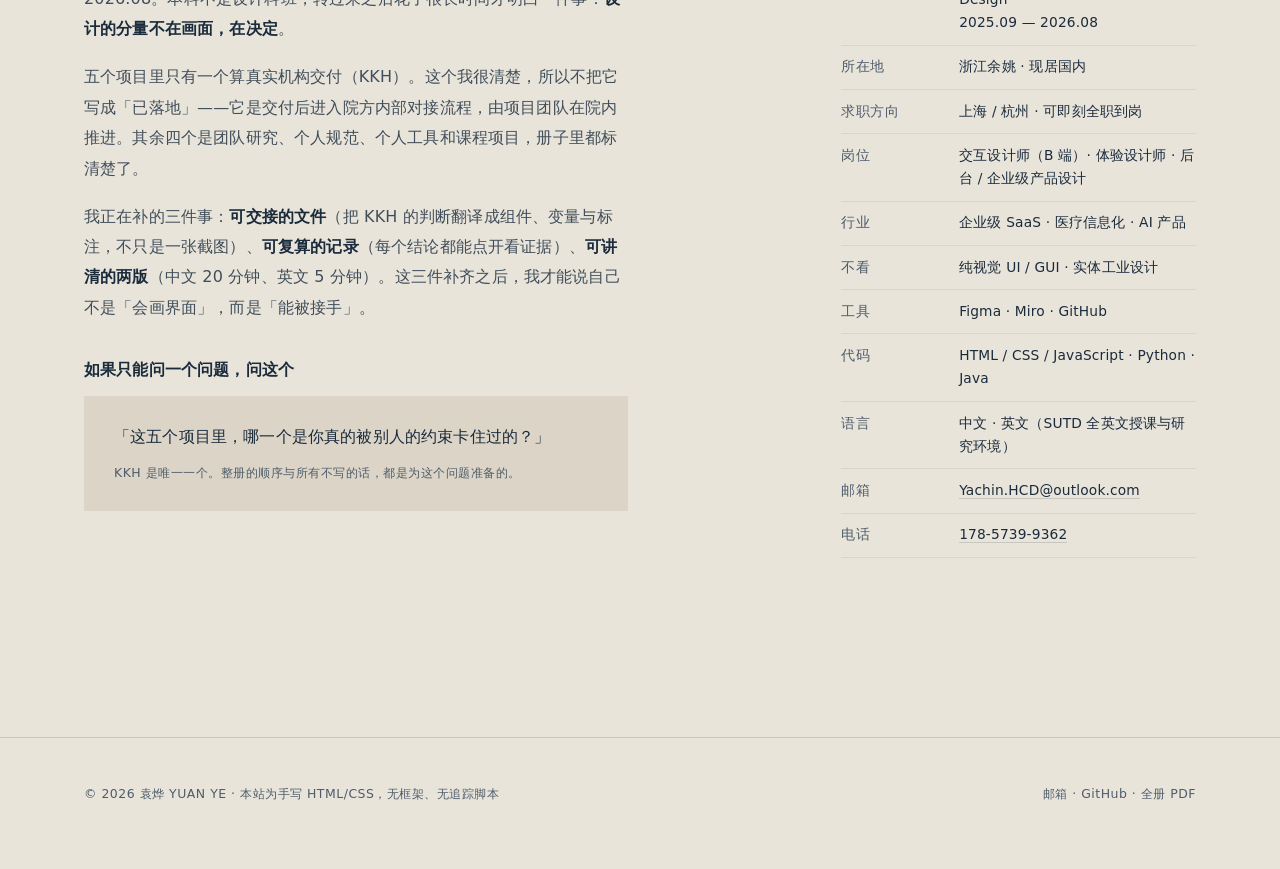
==== commit a4028a84: "KKH 界面节改用八页指南原页 + P06 三图与七页目录" ====
--- a/index.html
+++ b/index.html
@@ -189,7 +189,7 @@
           <div>
             <h3>界面</h3>
             <p>每一屏只回答一个问题。信息密度靠结构控制，不靠留白遮掩。</p>
-            <span class="ev">KKH 三屏 + 三件套</span>
+            <span class="ev">KKH 工具站 + 八页指南</span>
           </div>
           <div>
             <h3>前端实现</h3>
--- a/assets/css/style.css
+++ b/assets/css/style.css
@@ -674,6 +674,23 @@
 /* ==============================================================
    响应式
    ============================================================== */
+
+/* ==============================================================
+   KKH 八页指南目录条（work/kkh.html）
+   ============================================================== */
+.guide-strip{
+  display:grid;
+  grid-template-columns:repeat(7,minmax(0,1fr));
+  gap:10px;
+  margin-top:14px;
+}
+.guide-strip figure{margin:0;}
+.guide-strip img{width:100%;display:block;border:1px solid var(--line2);}
+.guide-strip figcaption{margin-top:.5em;font-size:.72rem;line-height:1.6;font-weight:600;}
+.guide-strip figcaption span{font-weight:400;color:var(--faint);}
+@media (max-width:720px){
+  .guide-strip{grid-template-columns:repeat(3,minmax(0,1fr));}
+}
 @media (max-width:1000px){
   .hero-copy{grid-column:1 / span 7;}
   .hero-actions{grid-column:1 / span 12;padding-top:1.4em;}
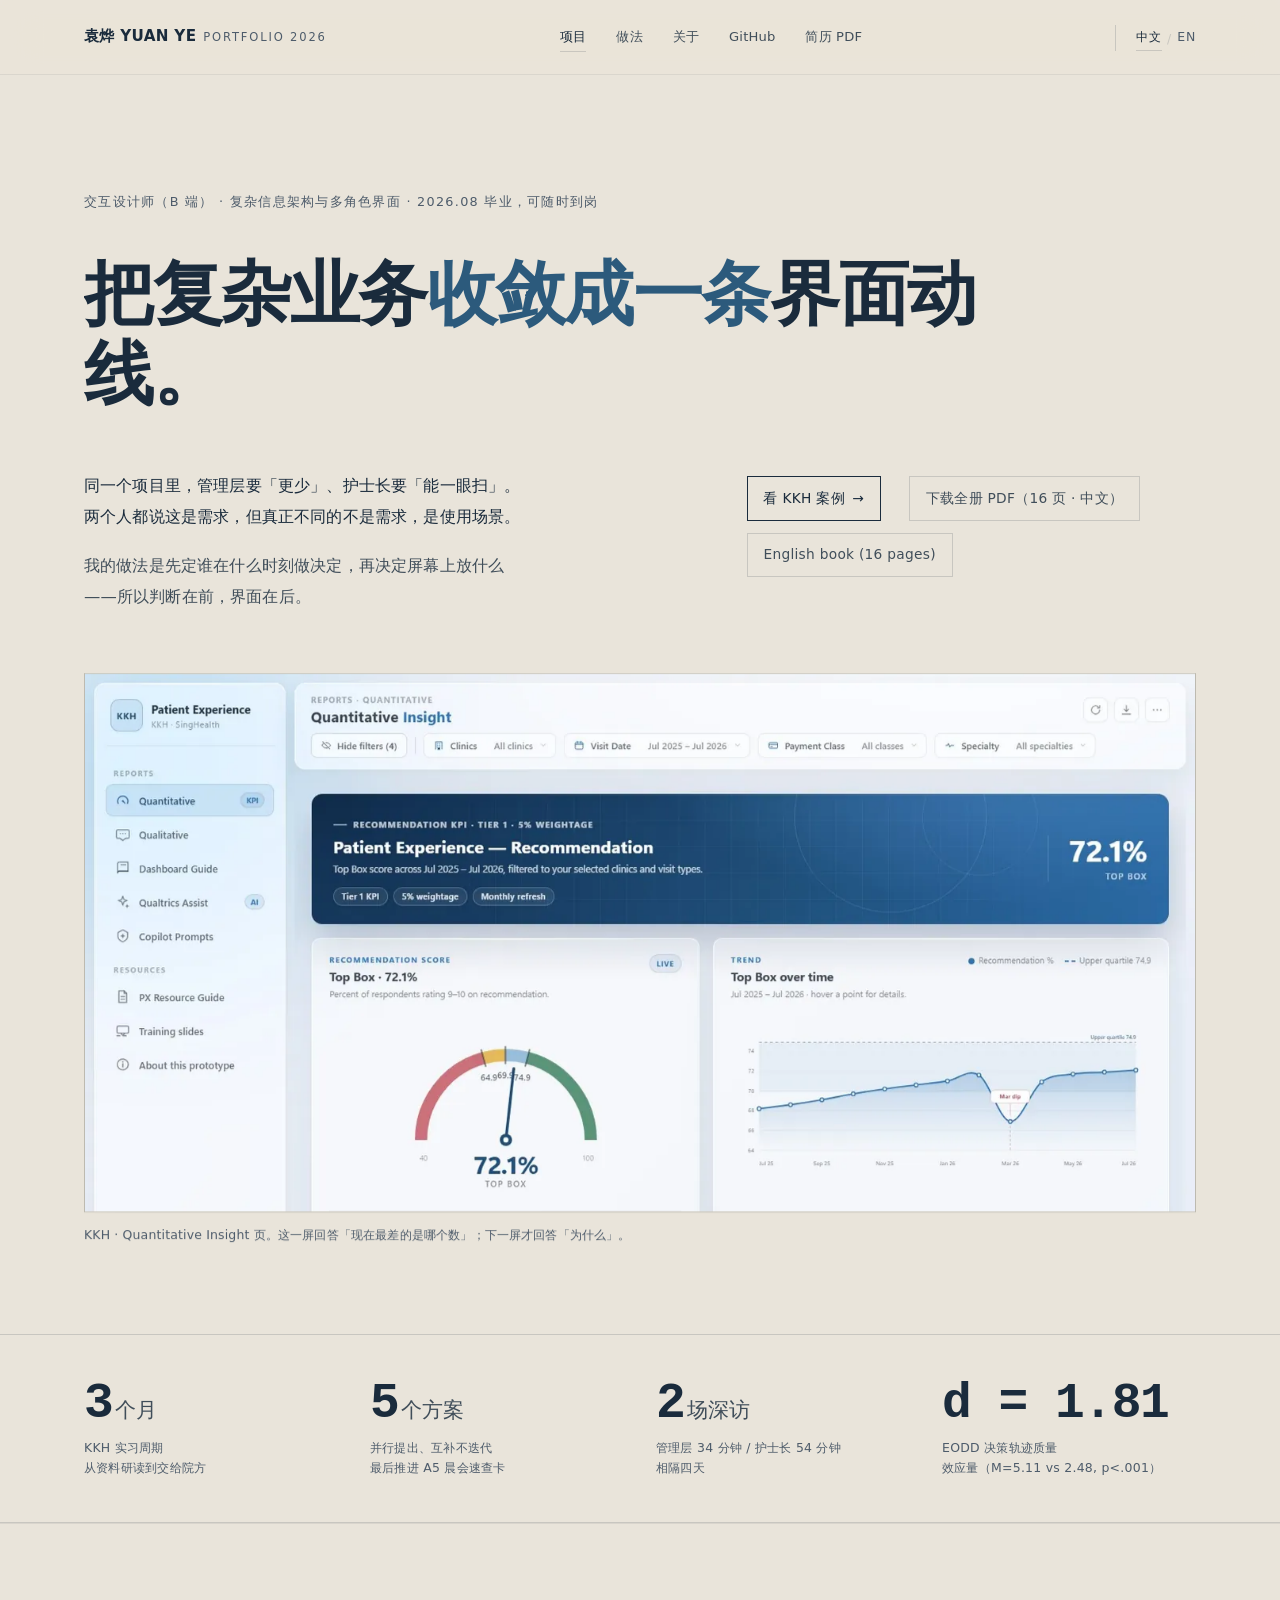
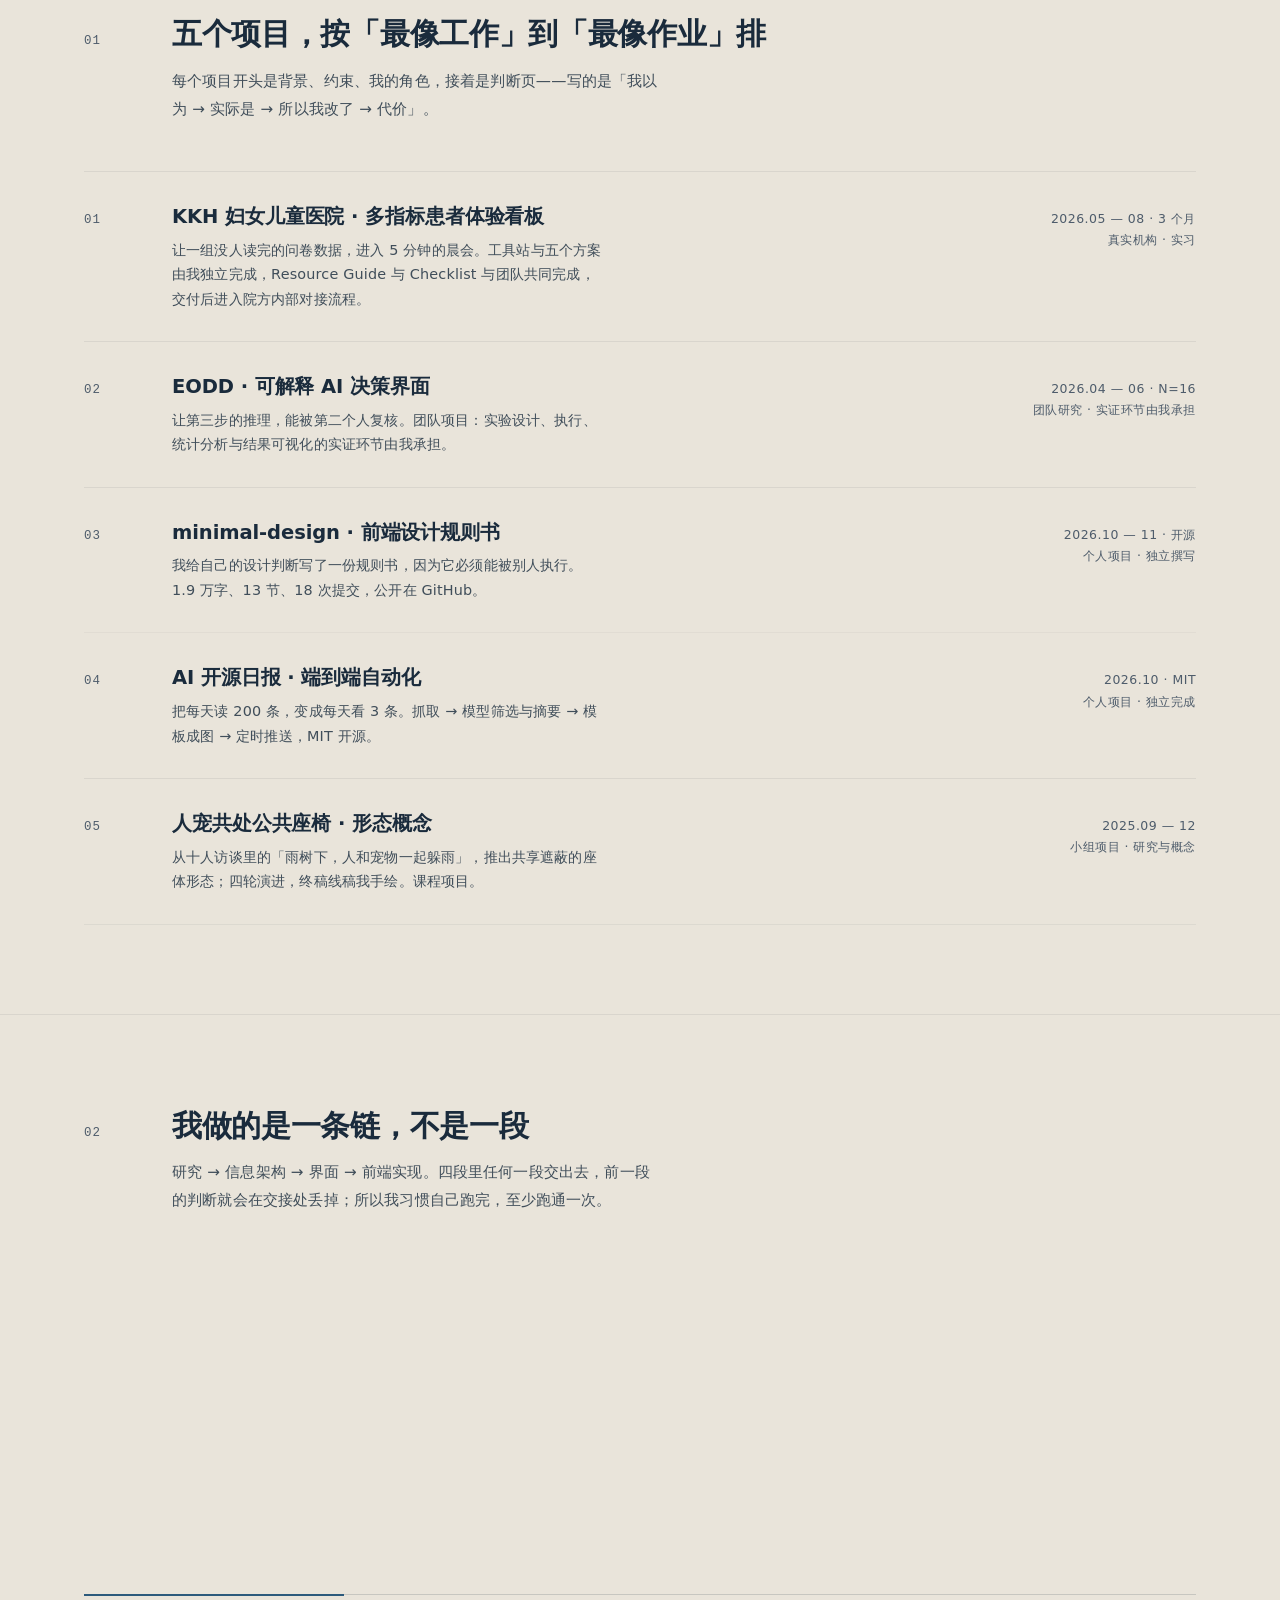
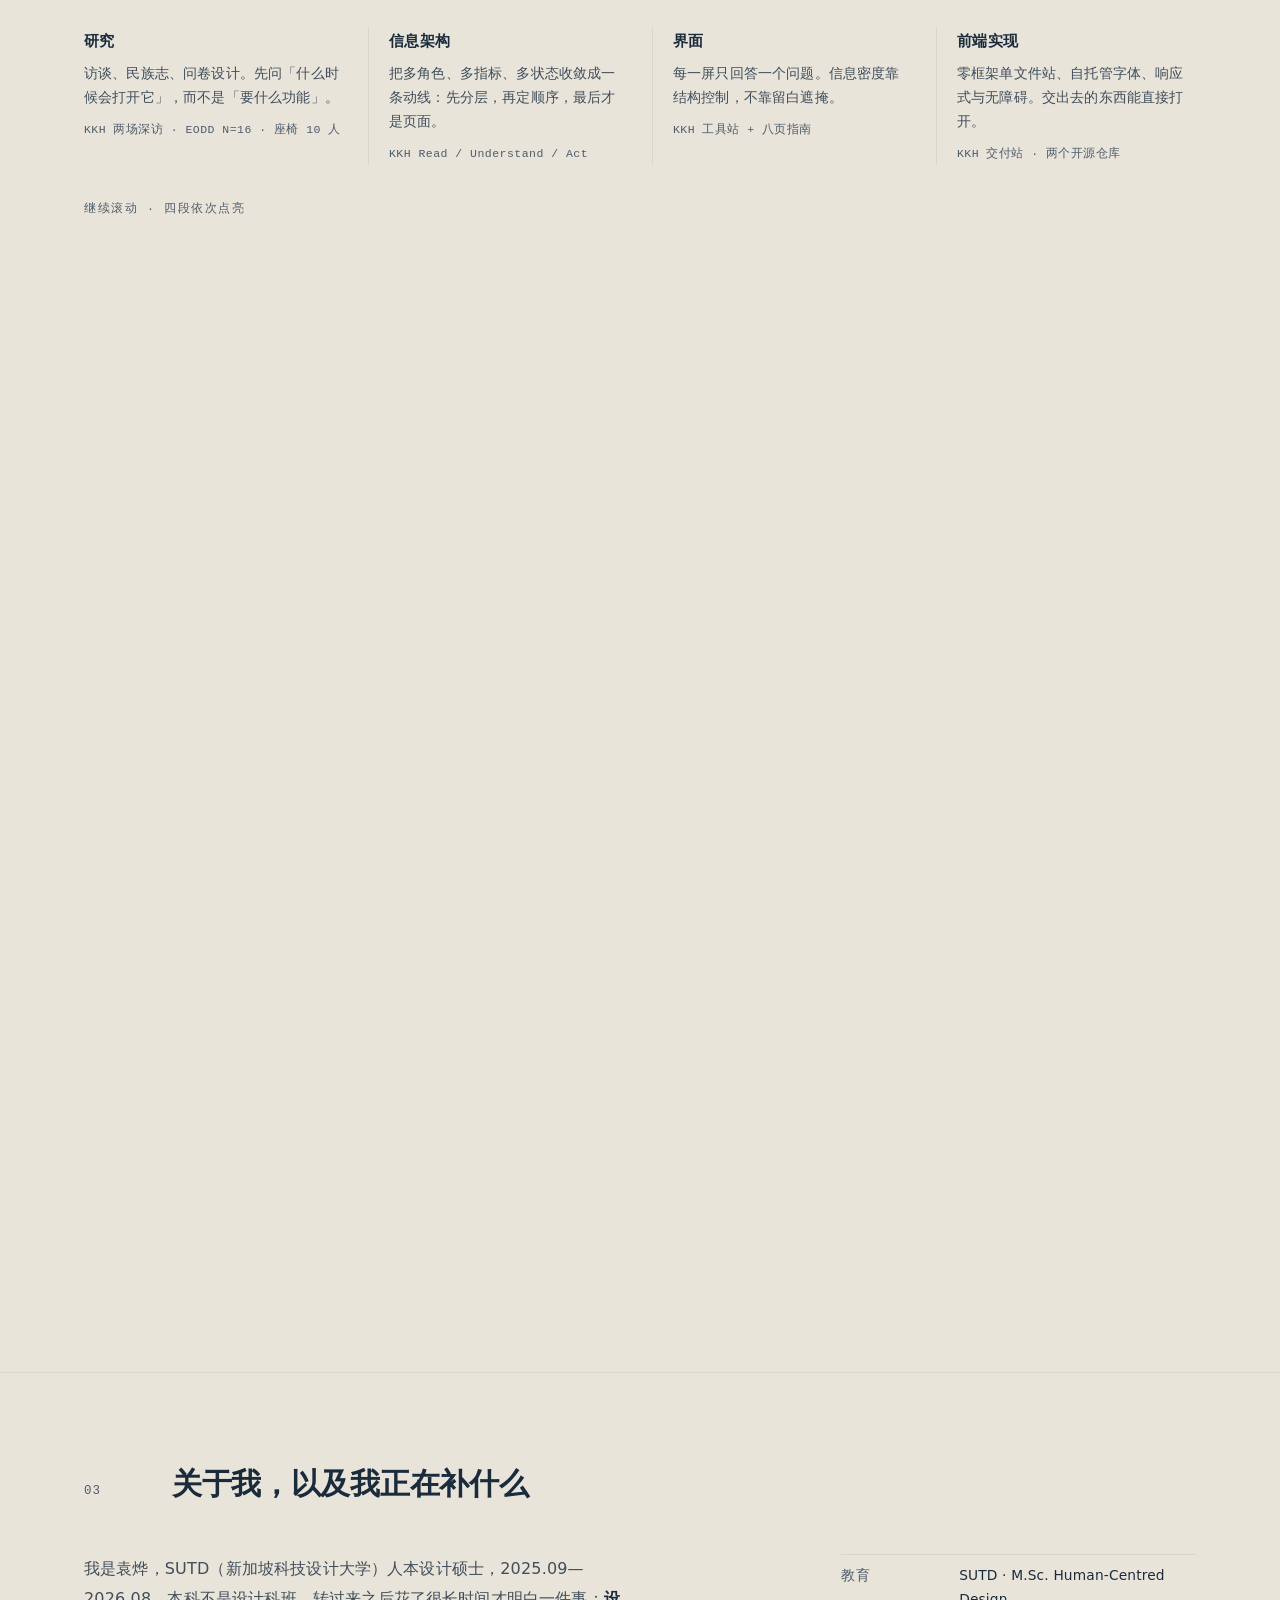
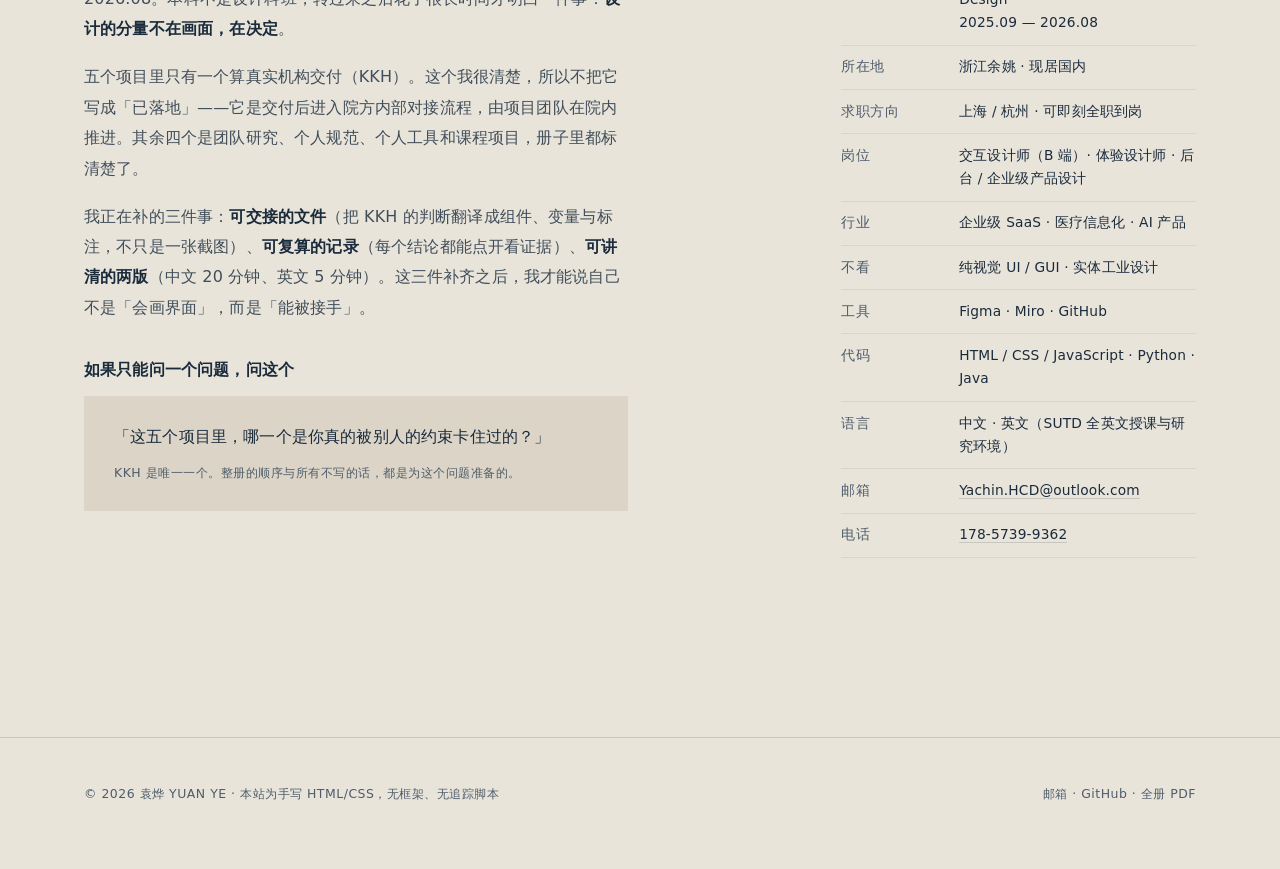
==== commit 5f0b3367: "同步根域最新版（中英双语 + 中英作品集 PDF）" ====
--- a/index.html
+++ b/index.html
@@ -10,11 +10,14 @@
 <meta property="og:type" content="website">
 <meta property="og:title" content="袁烨 · 交互设计师（B 端）· 作品集 2026">
 <meta property="og:description" content="把复杂业务收敛成一条界面动线。KKH 妇女儿童医院多指标看板、EODD 可解释 AI 决策界面、minimal-design 设计规则书。">
-<meta property="og:image" content="https://ymataz.github.io/portfolio-2026/assets/img/px-dashboard.webp">
-<meta property="og:url" content="https://ymataz.github.io/portfolio-2026/">
+<meta property="og:image" content="https://ymataz.github.io/assets/img/px-dashboard.webp">
+<meta property="og:url" content="https://ymataz.github.io/">
 <meta property="og:site_name" content="袁烨 · 作品集 2026">
 <meta name="twitter:card" content="summary_large_image">
-<link rel="canonical" href="https://ymataz.github.io/portfolio-2026/">
+<link rel="canonical" href="https://ymataz.github.io/">
+<link rel="alternate" hreflang="zh-CN" href="https://ymataz.github.io/index.html">
+<link rel="alternate" hreflang="en" href="https://ymataz.github.io/en/index.html">
+<link rel="alternate" hreflang="x-default" href="https://ymataz.github.io/index.html">
 <link rel="icon" href="data:image/svg+xml,%3Csvg xmlns=%27http://www.w3.org/2000/svg%27 viewBox=%270 0 32 32%27%3E%3Crect width=%2732%27 height=%2732%27 fill=%27%23E9E4DA%27/%3E%3Cpath d=%27M7 8h3.2l5.8 9.2L21.8 8H25l-7.2 11.3V24h-3.4v-4.7z%27 fill=%27%231A2B3C%27/%3E%3Crect x=%2723%27 y=%2722%27 width=%272%27 height=%272%27 fill=%27%232C5A7C%27/%3E%3C/svg%3E">
 <link rel="stylesheet" href="assets/css/style.css">
 <link rel="stylesheet" href="assets/css/motion.css">
@@ -33,6 +36,7 @@
       <a href="https://github.com/YMaTaZ" target="_blank" rel="noopener">GitHub</a>
       <a href="assets/yuan-ye-resume-zh.pdf" target="_blank" rel="noopener">简历 PDF</a>
     </nav>
+    <span class="lang" aria-label="语言 / Language"><a href="index.html" aria-current="true">中文</a><span class="sep">/</span><a href="en/index.html">EN</a></span>
   </div>
 </header>
 
@@ -51,7 +55,8 @@
         </div>
         <div class="hero-actions">
           <a class="btn" href="work/kkh.html">看 KKH 案例 <span class="ar">→</span></a>
-          <a class="btn ghost" href="assets/portfolio-2026.pdf" target="_blank" rel="noopener">下载全册 PDF（16 页）</a>
+          <a class="btn ghost" href="assets/portfolio-2026.pdf" target="_blank" rel="noopener">下载全册 PDF（16 页 · 中文）</a>
+          <a class="btn ghost" href="assets/portfolio-2026-en.pdf" target="_blank" rel="noopener" hreflang="en">English book (16 pages)</a>
         </div>
       </div>
     </div>
--- a/assets/css/style.css
+++ b/assets/css/style.css
@@ -106,6 +106,21 @@
 }
 .site-nav a:hover{color:var(--accent);border-bottom-color:var(--accent);}
 .site-nav a[aria-current="page"]{color:var(--ink);border-bottom-color:var(--line);}
+.lang{
+  display:inline-flex;
+  align-items:center;
+  margin-left:clamp(10px,1.6vw,20px);
+  padding-left:clamp(10px,1.6vw,20px);
+  border-left:1px solid var(--line);
+  font-size:.78rem;
+  letter-spacing:.06em;
+  color:var(--faint);
+  white-space:nowrap;
+}
+.lang a{padding-bottom:2px;border-bottom:1px solid transparent;transition:color .2s ease,border-color .2s ease;}
+.lang a:hover{color:var(--accent);border-bottom-color:var(--accent);}
+.lang a[aria-current="true"]{color:var(--ink);border-bottom-color:var(--line);}
+.lang .sep{margin:0 .42em;color:var(--line);}
 
 /* ---------- 首页 hero ---------- */
 .hero{
